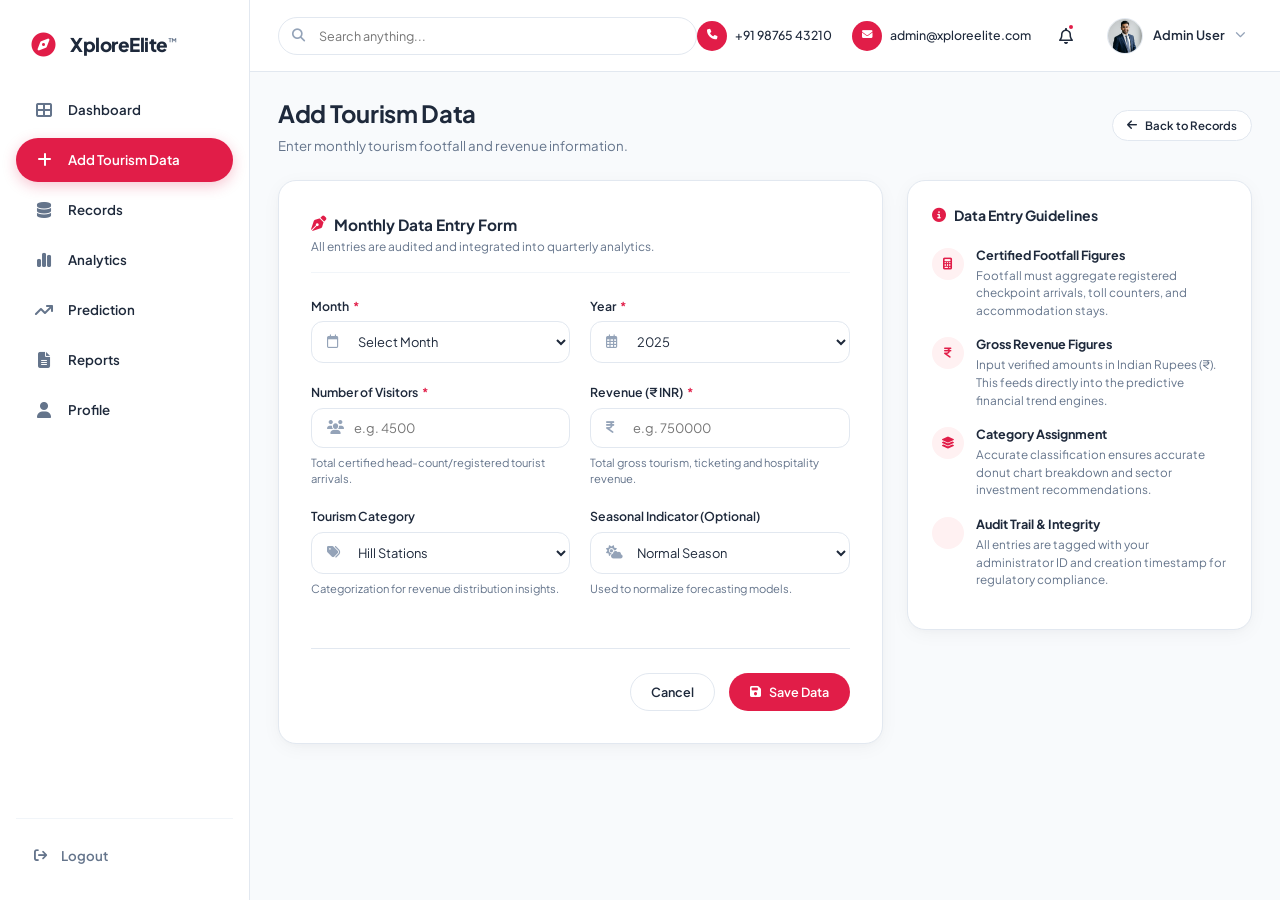
==== templates/add-data.html @ 31a9223f "initial" ====
<!DOCTYPE html>
<html lang="en">
<head>
  <meta charset="UTF-8">
  <meta name="viewport" content="width=device-width, initial-scale=1.0">
  <title>Add Tourism Data | XploreElite - Tourism Analytics Platform</title>
  <meta name="description" content="Enter monthly tourism footfall and revenue records for corporate analytics and reporting.">
  
  <!-- Font Awesome Icons -->
  <link rel="stylesheet" href="https://cdnjs.cloudflare.com/ajax/libs/font-awesome/6.4.0/css/all.min.css">
  
  <!-- Core & Page Styles -->
  <link rel="stylesheet" href="../static/css/style.css">
  <link rel="stylesheet" href="../static/css/forms.css">
</head>
<body>

  <div class="app-container">
    <!-- Left Navigation Sidebar -->
    <aside class="sidebar">
      <a href="dashboard.html" class="sidebar-brand">
        <div class="brand-icon">
          <i class="fa-solid fa-compass"></i>
        </div>
        <div class="brand-name">XploreElite<sup>™</sup></div>
      </a>

      <nav class="sidebar-nav">
        <a href="dashboard.html" class="nav-item">
          <i class="fa-solid fa-table-cells-large"></i>
          <span>Dashboard</span>
        </a>
        <a href="add-data.html" class="nav-item active">
          <i class="fa-solid fa-plus"></i>
          <span>Add Tourism Data</span>
        </a>
        <a href="records.html" class="nav-item">
          <i class="fa-solid fa-database"></i>
          <span>Records</span>
        </a>
        <a href="analytics.html" class="nav-item">
          <i class="fa-solid fa-chart-simple"></i>
          <span>Analytics</span>
        </a>
        <a href="prediction.html" class="nav-item">
          <i class="fa-solid fa-arrow-trend-up"></i>
          <span>Prediction</span>
        </a>
        <a href="reports.html" class="nav-item">
          <i class="fa-solid fa-file-lines"></i>
          <span>Reports</span>
        </a>
        <a href="profile.html" class="nav-item">
          <i class="fa-solid fa-user"></i>
          <span>Profile</span>
        </a>
      </nav>

      <div class="sidebar-footer">
        <button class="nav-logout logout-trigger">
          <i class="fa-solid fa-arrow-right-from-bracket"></i>
          <span>Logout</span>
        </button>
      </div>
    </aside>

    <!-- Main Content Area -->
    <div class="main-wrapper">
      <!-- Top Navigation Header -->
      <header class="top-header">
        <div class="header-left">
          <button class="mobile-toggle" aria-label="Toggle Navigation">
            <i class="fa-solid fa-bars"></i>
          </button>
          <div class="search-box">
            <i class="fa-solid fa-magnifying-glass"></i>
            <input type="text" id="globalSearch" placeholder="Search anything..." autocomplete="off">
          </div>
        </div>

        <div class="header-right">
          <a href="tel:+919876543210" class="header-pill">
            <div class="header-pill-icon">
              <i class="fa-solid fa-phone"></i>
            </div>
            <span>+91 98765 43210</span>
          </a>

          <a href="mailto:info@xploreelite.com" class="header-pill">
            <div class="header-pill-icon">
              <i class="fa-solid fa-envelope"></i>
            </div>
            <span>info@xploreelite.com</span>
          </a>

          <button class="notification-btn" aria-label="Notifications" onclick="showToast('Notification center active.', 'info')">
            <i class="fa-regular fa-bell"></i>
            <span class="notification-badge"></span>
          </button>

          <div class="user-profile-menu">
            <img src="../static/images/admin.jpg" alt="Admin Avatar" class="user-avatar" onerror="this.src='https://images.unsplash.com/photo-1534528741775-53994a69daeb?auto=format&fit=crop&w=100&q=80'">
            <span class="user-name">Admin</span>
            <i class="fa-solid fa-chevron-down"></i>

            <div class="user-dropdown">
              <a href="profile.html"><i class="fa-regular fa-user"></i> Account Profile</a>
              <a href="reports.html"><i class="fa-regular fa-file-lines"></i> Export Reports</a>
              <hr style="border: none; border-top: 1px solid var(--border-subtle); margin: 4px 0;">
              <button class="logout-trigger"><i class="fa-solid fa-arrow-right-from-bracket"></i> Sign Out</button>
            </div>
          </div>
        </div>
      </header>

      <!-- Page Main Content Body -->
      <main class="page-container">
        <!-- Page Header -->
        <div class="page-header">
          <div class="page-title-group">
            <h1>Add Tourism Data</h1>
            <p>Enter monthly tourism footfall and revenue information.</p>
          </div>

          <div class="page-actions">
            <a href="records.html" class="btn btn-secondary btn-sm">
              <i class="fa-solid fa-arrow-left"></i>
              <span>Back to Records</span>
            </a>
          </div>
        </div>

        <div class="form-layout-grid">
          <!-- Main Form Card -->
          <div class="card form-card">
            <div class="card-header" style="border-bottom: 1px solid var(--border-subtle); padding-bottom: 16px; margin-bottom: 24px;">
              <div>
                <div class="card-title">
                  <i class="fa-solid fa-pen-nib" style="color: var(--primary);"></i>
                  <span>Monthly Data Entry Form</span>
                </div>
                <div class="card-subtitle">All entries are audited and integrated into quarterly analytics.</div>
              </div>
            </div>

            <form id="addDataForm" novalidate>
              <!-- Row 1: Month & Year -->
              <div class="form-row">
                <div class="form-group">
                  <label for="monthSelect" class="form-label">Month <span class="required">*</span></label>
                  <div class="input-with-icon">
                    <i class="fa-regular fa-calendar"></i>
                    <select id="monthSelect" class="form-select" required>
                      <option value="">Select Month</option>
                      <option value="January">January</option>
                      <option value="February">February</option>
                      <option value="March">March</option>
                      <option value="April">April</option>
                      <option value="May">May</option>
                      <option value="June">June</option>
                      <option value="July">July</option>
                      <option value="August">August</option>
                      <option value="September">September</option>
                      <option value="October">October</option>
                      <option value="November">November</option>
                      <option value="December">December</option>
                    </select>
                  </div>
                  <div class="invalid-feedback" id="monthError">Please select a valid month.</div>
                </div>

                <div class="form-group">
                  <label for="yearSelect" class="form-label">Year <span class="required">*</span></label>
                  <div class="input-with-icon">
                    <i class="fa-regular fa-calendar-days"></i>
                    <select id="yearSelect" class="form-select" required>
                      <option value="">Select Year</option>
                      <option value="2026">2026</option>
                      <option value="2025" selected>2025</option>
                      <option value="2024">2024</option>
                      <option value="2023">2023</option>
                    </select>
                  </div>
                  <div class="invalid-feedback" id="yearError">Please select a valid year.</div>
                </div>
              </div>

              <!-- Row 2: Visitors & Revenue -->
              <div class="form-row">
                <div class="form-group">
                  <label for="visitorsInput" class="form-label">Number of Visitors <span class="required">*</span></label>
                  <div class="input-with-icon">
                    <i class="fa-solid fa-users"></i>
                    <input type="number" id="visitorsInput" class="form-control" placeholder="e.g. 4500" min="1" step="1" required>
                  </div>
                  <div class="form-helper">Total certified head-count/registered tourist arrivals.</div>
                  <div class="invalid-feedback" id="visitorsError">Visitors must be a positive number greater than 0.</div>
                </div>

                <div class="form-group">
                  <label for="revenueInput" class="form-label">Revenue (₹ INR) <span class="required">*</span></label>
                  <div class="input-with-icon">
                    <i class="fa-solid fa-indian-rupee-sign"></i>
                    <input type="number" id="revenueInput" class="form-control" placeholder="e.g. 750000" min="1" step="any" required>
                  </div>
                  <div class="form-helper">Total gross tourism, ticketing and hospitality revenue.</div>
                  <div class="invalid-feedback" id="revenueError">Revenue must be a positive amount greater than 0.</div>
                </div>
              </div>

              <!-- Row 3: Category & Seasonal Tag -->
              <div class="form-row">
                <div class="form-group">
                  <label for="categorySelect" class="form-label">Tourism Category</label>
                  <div class="input-with-icon">
                    <i class="fa-solid fa-tags"></i>
                    <select id="categorySelect" class="form-select">
                      <option value="Beach Tourism">Beach Tourism</option>
                      <option value="Hill Stations" selected>Hill Stations</option>
                      <option value="Cultural & Heritage">Cultural & Heritage</option>
                      <option value="Adventure">Adventure</option>
                      <option value="Wildlife & Nature">Wildlife & Nature</option>
                      <option value="Others">Others</option>
                    </select>
                  </div>
                  <div class="form-helper">Categorization for revenue distribution insights.</div>
                </div>

                <div class="form-group">
                  <label for="seasonalTag" class="form-label">Seasonal Indicator (Optional)</label>
                  <div class="input-with-icon">
                    <i class="fa-solid fa-cloud-sun"></i>
                    <select id="seasonalTag" class="form-select">
                      <option value="Normal">Normal Season</option>
                      <option value="Peak">Peak Tourism Rush</option>
                      <option value="Off-Season">Monsoon / Off-Season</option>
                      <option value="Festival">Festival & Holiday Surge</option>
                    </select>
                  </div>
                  <div class="form-helper">Used to normalize forecasting models.</div>
                </div>
              </div>

              <!-- Buttons -->
              <div class="form-actions-group">
                <button type="button" class="btn btn-secondary" onclick="window.location.href='dashboard.html'">Cancel</button>
                <button type="submit" class="btn btn-primary" id="saveDataBtn">
                  <i class="fa-solid fa-floppy-disk"></i>
                  <span>Save Data</span>
                </button>
              </div>
            </form>
          </div>

          <!-- Guidelines & Info Column -->
          <div class="guidelines-card">
            <div class="card-header" style="margin-bottom: 20px;">
              <div class="card-title" style="font-size: 1rem;">
                <i class="fa-solid fa-circle-info" style="color: var(--primary);"></i>
                <span>Data Entry Guidelines</span>
              </div>
            </div>

            <div class="guideline-item">
              <div class="guideline-icon">
                <i class="fa-solid fa-calculator"></i>
              </div>
              <div>
                <div class="guideline-title">Certified Footfall Figures</div>
                <div class="guideline-desc">Footfall must aggregate registered checkpoint arrivals, toll counters, and accommodation stays.</div>
              </div>
            </div>

            <div class="guideline-item">
              <div class="guideline-icon">
                <i class="fa-solid fa-indian-rupee-sign"></i>
              </div>
              <div>
                <div class="guideline-title">Gross Revenue Figures</div>
                <div class="guideline-desc">Input verified amounts in Indian Rupees (₹). This feeds directly into the predictive financial trend engines.</div>
              </div>
            </div>

            <div class="guideline-item">
              <div class="guideline-icon">
                <i class="fa-solid fa-layer-group"></i>
              </div>
              <div>
                <div class="guideline-title">Category Assignment</div>
                <div class="guideline-desc">Accurate classification ensures accurate donut chart breakdown and sector investment recommendations.</div>
              </div>
            </div>

            <div class="guideline-item">
              <div class="guideline-icon">
                <i class="fa-solid fa-shield-check"></i>
              </div>
              <div>
                <div class="guideline-title">Audit Trail & Integrity</div>
                <div class="guideline-desc">All entries are tagged with your administrator ID and creation timestamp for regulatory compliance.</div>
              </div>
            </div>
          </div>
        </div>
      </main>
    </div>
  </div>

  <!-- Shared App Store & Form Script -->
  <script src="../static/js/data.js"></script>
  <script>
    document.addEventListener('DOMContentLoaded', () => {
      const form = document.getElementById('addDataForm');
      const monthSelect = document.getElementById('monthSelect');
      const yearSelect = document.getElementById('yearSelect');
      const visitorsInput = document.getElementById('visitorsInput');
      const revenueInput = document.getElementById('revenueInput');
      const categorySelect = document.getElementById('categorySelect');

      form.addEventListener('submit', async (e) => {
        e.preventDefault();
        let isValid = true;

        // Reset inline validation classes
        [monthSelect, yearSelect, visitorsInput, revenueInput].forEach(el => {
          el.classList.remove('is-invalid');
        });

        // Validation: Month
        if (!monthSelect.value) {
          monthSelect.classList.add('is-invalid');
          isValid = false;
        }

        // Validation: Year
        if (!yearSelect.value) {
          yearSelect.classList.add('is-invalid');
          isValid = false;
        }

        // Validation: Visitors
        const visitorsVal = parseInt(visitorsInput.value, 10);
        if (isNaN(visitorsVal) || visitorsVal <= 0) {
          visitorsInput.classList.add('is-invalid');
          isValid = false;
        }

        // Validation: Revenue
        const revenueVal = parseFloat(revenueInput.value);
        if (isNaN(revenueVal) || revenueVal <= 0) {
          revenueInput.classList.add('is-invalid');
          isValid = false;
        }

        if (!isValid) return;

        const saveBtn = document.getElementById('saveDataBtn');
        saveBtn.disabled = true;
        saveBtn.innerHTML = '<i class="fa-solid fa-spinner fa-spin"></i> Saving...';

        try {
          const payload = {
            month: monthSelect.value,
            year: yearSelect.value,
            visitors: visitorsVal,
            revenue: revenueVal,
            category: categorySelect.value
          };

          await TourismAPI.createRecord(payload);
          showToast('Tourism data added successfully.', 'success');

          // Reset form
          form.reset();
          monthSelect.value = '';
          yearSelect.value = '2025';
          categorySelect.value = 'Hill Stations';

          saveBtn.disabled = false;
          saveBtn.innerHTML = '<i class="fa-solid fa-floppy-disk"></i> <span>Save Data</span>';

          // Optionally redirect to records after a short delay
          setTimeout(() => {
            window.location.href = 'records.html';
          }, 1200);

        } catch (error) {
          saveBtn.disabled = false;
          saveBtn.innerHTML = '<i class="fa-solid fa-floppy-disk"></i> <span>Save Data</span>';
          showToast('Failed to save tourism data: ' + error.message, 'danger');
        }
      });
    });
  </script>
</body>
</html>
---- static/css/style.css ----
/* ==========================================================================
   XploreElite Tourism Analytics - Master Design System
   ========================================================================== */

@import url('https://fonts.googleapis.com/css2?family=Plus+Jakarta+Sans:wght@400;500;600;700;800&family=Inter:wght@400;500;600;700&display=swap');

:root {
  /* Brand Crimson / Red Colors */
  --primary: #e11d48;
  --primary-hover: #be123c;
  --primary-light: #fff1f2;
  --primary-border: #fecdd3;
  --primary-gradient: linear-gradient(135deg, #e11d48 0%, #f43f5e 100%);
  --primary-glow: rgba(225, 29, 72, 0.25);

  /* Neutrals & Text */
  --text-main: #0f172a;
  --text-navy: #1e293b;
  --text-muted: #64748b;
  --text-light: #94a3b8;
  --bg-page: #f8fafc;
  --bg-card: #ffffff;
  --bg-sidebar: #ffffff;
  --border-subtle: #f1f5f9;
  --border-light: #e2e8f0;
  --border-medium: #cbd5e1;

  /* Metric Card Pastel Backgrounds & Accents */
  --pastel-red-bg: #fff1f2;
  --pastel-red-accent: #e11d48;
  --pastel-red-border: #ffe4e6;

  --pastel-green-bg: #ecfdf5;
  --pastel-green-accent: #10b981;
  --pastel-green-border: #d1fae5;

  --pastel-blue-bg: #eff6ff;
  --pastel-blue-accent: #3b82f6;
  --pastel-blue-border: #dbeafe;

  --pastel-amber-bg: #fffbeb;
  --pastel-amber-accent: #f59e0b;
  --pastel-amber-border: #fef3c7;

  /* Semantic State Colors */
  --success: #10b981;
  --success-bg: #ecfdf5;
  --warning: #f59e0b;
  --warning-bg: #fffbeb;
  --danger: #ef4444;
  --danger-bg: #fef2f2;
  --info: #0ea5e9;
  --info-bg: #f0f9ff;

  /* Dimensions & Layout */
  --sidebar-width: 250px;
  --header-height: 72px;
  --card-radius: 18px;
  --card-radius-sm: 12px;
  --pill-radius: 9999px;

  /* Shadows */
  --shadow-sm: 0 1px 3px rgba(15, 23, 42, 0.04);
  --shadow-card: 0 4px 20px -2px rgba(15, 23, 42, 0.05), 0 2px 6px -1px rgba(15, 23, 42, 0.02);
  --shadow-hover: 0 10px 25px -4px rgba(15, 23, 42, 0.08), 0 4px 10px -2px rgba(15, 23, 42, 0.03);
  --shadow-dropdown: 0 12px 30px -4px rgba(15, 23, 42, 0.12);

  /* Transitions */
  --transition-fast: 0.15s ease;
  --transition-normal: 0.25s ease;
}

/* --------------------------------------------------------------------------
   Reset & Base Styles
   -------------------------------------------------------------------------- */
*, *::before, *::after {
  box-sizing: border-box;
  margin: 0;
  padding: 0;
}

html {
  font-size: 14px;
  scroll-behavior: smooth;
}

body {
  font-family: 'Plus Jakarta Sans', 'Inter', -apple-system, BlinkMacSystemFont, 'Segoe UI', Roboto, sans-serif;
  background-color: var(--bg-page);
  color: var(--text-main);
  line-height: 1.5;
  -webkit-font-smoothing: antialiased;
  -moz-osx-font-smoothing: grayscale;
  min-height: 100vh;
}

a {
  color: inherit;
  text-decoration: none;
}

button, input, select, textarea {
  font-family: inherit;
  font-size: inherit;
  outline: none;
}

/* --------------------------------------------------------------------------
   App Layout
   -------------------------------------------------------------------------- */
.app-container {
  display: flex;
  min-height: 100vh;
  width: 100%;
}

/* --------------------------------------------------------------------------
   Sidebar Navigation
   -------------------------------------------------------------------------- */
.sidebar {
  width: var(--sidebar-width);
  background-color: var(--bg-sidebar);
  border-right: 1px solid var(--border-light);
  display: flex;
  flex-direction: column;
  position: fixed;
  top: 0;
  bottom: 0;
  left: 0;
  z-index: 100;
  padding: 24px 16px;
  transition: transform var(--transition-normal);
}

.sidebar-brand {
  display: flex;
  align-items: center;
  gap: 10px;
  padding: 4px 12px 28px 12px;
  text-decoration: none;
}

.brand-icon {
  width: 32px;
  height: 32px;
  display: flex;
  align-items: center;
  justify-content: center;
  color: var(--primary);
  font-size: 24px;
}

.brand-name {
  font-size: 1.35rem;
  font-weight: 800;
  color: var(--text-navy);
  letter-spacing: -0.5px;
}

.brand-name span {
  color: var(--text-navy);
}

.brand-name sup {
  font-size: 0.65rem;
  font-weight: 600;
  color: var(--text-muted);
  top: -0.6em;
}

.sidebar-nav {
  display: flex;
  flex-direction: column;
  gap: 6px;
  flex: 1;
}

.nav-item {
  display: flex;
  align-items: center;
  gap: 14px;
  padding: 12px 18px;
  border-radius: var(--pill-radius);
  color: var(--text-navy);
  font-weight: 600;
  font-size: 0.95rem;
  transition: all var(--transition-fast);
}

.nav-item i {
  font-size: 1.15rem;
  width: 20px;
  text-align: center;
  color: var(--text-muted);
  transition: color var(--transition-fast);
}

.nav-item:hover {
  background-color: var(--primary-light);
  color: var(--primary);
}

.nav-item:hover i {
  color: var(--primary);
}

/* Active State matches dashboard screenshot (Red solid pill with white icon & text) */
.nav-item.active {
  background-color: var(--primary);
  color: #ffffff;
  box-shadow: 0 4px 14px var(--primary-glow);
}

.nav-item.active i {
  color: #ffffff;
}

.sidebar-footer {
  padding-top: 16px;
  border-top: 1px solid var(--border-subtle);
}

.nav-logout {
  display: flex;
  align-items: center;
  gap: 14px;
  padding: 12px 18px;
  border-radius: var(--pill-radius);
  color: var(--text-muted);
  font-weight: 600;
  font-size: 0.95rem;
  cursor: pointer;
  background: transparent;
  border: none;
  width: 100%;
  text-align: left;
  transition: all var(--transition-fast);
}

.nav-logout:hover {
  background-color: #fee2e2;
  color: var(--danger);
}

.nav-logout:hover i {
  color: var(--danger);
}

/* --------------------------------------------------------------------------
   Main Content Area & Top Header
   -------------------------------------------------------------------------- */
.main-wrapper {
  flex: 1;
  margin-left: var(--sidebar-width);
  min-width: 0;
  display: flex;
  flex-direction: column;
  min-height: 100vh;
}

.top-header {
  height: var(--header-height);
  background-color: var(--bg-card);
  border-bottom: 1px solid var(--border-light);
  display: flex;
  align-items: center;
  justify-content: space-between;
  padding: 0 28px;
  position: sticky;
  top: 0;
  z-index: 90;
}

.header-left {
  display: flex;
  align-items: center;
  gap: 16px;
  flex: 1;
  max-width: 480px;
}

.mobile-toggle {
  display: none;
  background: none;
  border: none;
  font-size: 1.3rem;
  color: var(--text-navy);
  cursor: pointer;
  padding: 6px;
}

.search-box {
  position: relative;
  width: 100%;
}

.search-box i {
  position: absolute;
  left: 14px;
  top: 50%;
  transform: translateY(-50%);
  color: var(--text-light);
  font-size: 0.95rem;
}

.search-box input {
  width: 100%;
  padding: 10px 16px 10px 40px;
  background-color: #ffffff;
  border: 1px solid var(--border-light);
  border-radius: var(--pill-radius);
  color: var(--text-navy);
  font-size: 0.9rem;
  transition: all var(--transition-fast);
}

.search-box input:focus {
  border-color: var(--primary);
  box-shadow: 0 0 0 3px var(--primary-light);
}

.header-right {
  display: flex;
  align-items: center;
  gap: 20px;
}

.header-pill {
  display: flex;
  align-items: center;
  gap: 8px;
  color: var(--text-navy);
  font-size: 0.88rem;
  font-weight: 500;
  text-decoration: none;
  transition: color var(--transition-fast);
}

.header-pill:hover {
  color: var(--primary);
}

.header-pill-icon {
  width: 30px;
  height: 30px;
  border-radius: 50%;
  background-color: var(--primary);
  color: #ffffff;
  display: flex;
  align-items: center;
  justify-content: center;
  font-size: 0.75rem;
}

.notification-btn {
  position: relative;
  background: none;
  border: none;
  color: var(--text-navy);
  font-size: 1.15rem;
  cursor: pointer;
  padding: 8px;
  border-radius: 50%;
  transition: background-color var(--transition-fast);
}

.notification-btn:hover {
  background-color: var(--bg-page);
}

.notification-badge {
  position: absolute;
  top: 6px;
  right: 6px;
  width: 8px;
  height: 8px;
  background-color: var(--primary);
  border-radius: 50%;
  border: 2px solid #ffffff;
}

.user-profile-menu {
  display: flex;
  align-items: center;
  gap: 10px;
  padding: 4px 6px;
  border-radius: var(--pill-radius);
  cursor: pointer;
  transition: background-color var(--transition-fast);
  position: relative;
}

.user-profile-menu:hover {
  background-color: var(--bg-page);
}

.user-avatar {
  width: 36px;
  height: 36px;
  border-radius: 50%;
  object-fit: cover;
  border: 1px solid var(--border-light);
}

.user-name {
  font-weight: 600;
  font-size: 0.92rem;
  color: var(--text-navy);
}

.user-profile-menu i {
  color: var(--text-light);
  font-size: 0.75rem;
}

/* User dropdown */
.user-dropdown {
  position: absolute;
  top: 110%;
  right: 0;
  width: 200px;
  background: #ffffff;
  border-radius: var(--card-radius-sm);
  border: 1px solid var(--border-light);
  box-shadow: var(--shadow-dropdown);
  padding: 8px 0;
  display: none;
  flex-direction: column;
  z-index: 110;
}

.user-dropdown.show {
  display: flex;
}

.user-dropdown a, .user-dropdown button {
  display: flex;
  align-items: center;
  gap: 10px;
  padding: 10px 16px;
  font-size: 0.88rem;
  color: var(--text-navy);
  background: none;
  border: none;
  width: 100%;
  text-align: left;
  cursor: pointer;
}

.user-dropdown a:hover, .user-dropdown button:hover {
  background-color: var(--primary-light);
  color: var(--primary);
}

/* --------------------------------------------------------------------------
   Page Header & Action Bar
   -------------------------------------------------------------------------- */
.page-container {
  padding: 24px 28px 40px 28px;
  flex: 1;
}

.page-header {
  display: flex;
  align-items: center;
  justify-content: space-between;
  margin-bottom: 24px;
  flex-wrap: wrap;
  gap: 16px;
}

.page-title-group h1 {
  font-size: 1.7rem;
  font-weight: 700;
  color: var(--text-navy);
  display: flex;
  align-items: center;
  gap: 10px;
  letter-spacing: -0.3px;
}

.page-title-group h1 .greeting-icon {
  color: #f59e0b;
  font-size: 1.5rem;
}

.page-title-group p {
  color: var(--text-muted);
  font-size: 0.95rem;
  margin-top: 4px;
}

.page-actions {
  display: flex;
  align-items: center;
  gap: 12px;
  flex-wrap: wrap;
}

.date-filter-pill {
  display: inline-flex;
  align-items: center;
  gap: 8px;
  padding: 8px 16px;
  background-color: #ffffff;
  border: 1px solid var(--border-light);
  border-radius: var(--pill-radius);
  color: var(--text-navy);
  font-size: 0.88rem;
  font-weight: 600;
  cursor: pointer;
  transition: all var(--transition-fast);
}

.date-filter-pill:hover {
  border-color: var(--primary);
  color: var(--primary);
}

.date-filter-pill i {
  color: var(--text-muted);
}

/* --------------------------------------------------------------------------
   Cards System
   -------------------------------------------------------------------------- */
.card {
  background-color: var(--bg-card);
  border-radius: var(--card-radius);
  border: 1px solid var(--border-light);
  box-shadow: var(--shadow-card);
  padding: 24px;
  position: relative;
  transition: transform var(--transition-fast), box-shadow var(--transition-fast);
}

.card-header {
  display: flex;
  align-items: center;
  justify-content: space-between;
  margin-bottom: 18px;
}

.card-title {
  font-size: 1.1rem;
  font-weight: 700;
  color: var(--text-navy);
  display: flex;
  align-items: center;
  gap: 8px;
}

.card-subtitle {
  font-size: 0.85rem;
  color: var(--text-muted);
  margin-top: 2px;
}

.card-actions {
  display: flex;
  align-items: center;
  gap: 8px;
}

/* --------------------------------------------------------------------------
   Metric Cards (Matches Dashboard Visual Reference)
   -------------------------------------------------------------------------- */
.metrics-row {
  display: grid;
  grid-template-columns: repeat(4, 1fr);
  gap: 20px;
  margin-bottom: 24px;
}

.metric-card {
  border-radius: var(--card-radius);
  padding: 22px 24px;
  display: flex;
  flex-direction: column;
  gap: 14px;
  border: 1px solid transparent;
  box-shadow: var(--shadow-card);
  position: relative;
  overflow: hidden;
  transition: all var(--transition-fast);
}

.metric-card:hover {
  transform: translateY(-2px);
  box-shadow: var(--shadow-hover);
}

/* Pastel variants from reference */
.metric-card.visitors {
  background-color: var(--pastel-red-bg);
  border-color: var(--pastel-red-border);
}

.metric-card.revenue {
  background-color: var(--pastel-green-bg);
  border-color: var(--pastel-green-border);
}

.metric-card.avg-visitors {
  background-color: var(--pastel-blue-bg);
  border-color: var(--pastel-blue-border);
}

.metric-card.avg-revenue {
  background-color: var(--pastel-amber-bg);
  border-color: var(--pastel-amber-border);
}

.metric-icon-circle {
  width: 44px;
  height: 44px;
  border-radius: 50%;
  display: flex;
  align-items: center;
  justify-content: center;
  color: #ffffff;
  font-size: 1.1rem;
}

.metric-card.visitors .metric-icon-circle {
  background-color: var(--pastel-red-accent);
}

.metric-card.revenue .metric-icon-circle {
  background-color: var(--pastel-green-accent);
}

.metric-card.avg-visitors .metric-icon-circle {
  background-color: var(--pastel-blue-accent);
}

.metric-card.avg-revenue .metric-icon-circle {
  background-color: var(--pastel-amber-accent);
}

.metric-label {
  font-size: 0.9rem;
  font-weight: 600;
  color: var(--text-muted);
}

.metric-value {
  font-size: 1.85rem;
  font-weight: 800;
  color: var(--text-navy);
  letter-spacing: -0.5px;
  line-height: 1.2;
}

.metric-trend {
  display: flex;
  align-items: center;
  gap: 6px;
  font-size: 0.82rem;
  font-weight: 600;
}

.trend-badge {
  display: inline-flex;
  align-items: center;
  gap: 4px;
  font-weight: 700;
}

.trend-up {
  color: var(--success);
}

.trend-down {
  color: var(--danger);
}

.trend-comparison {
  color: var(--text-muted);
  font-weight: 500;
}

/* --------------------------------------------------------------------------
   Buttons System
   -------------------------------------------------------------------------- */
.btn {
  display: inline-flex;
  align-items: center;
  justify-content: center;
  gap: 8px;
  padding: 10px 20px;
  border-radius: var(--pill-radius);
  font-weight: 600;
  font-size: 0.9rem;
  cursor: pointer;
  transition: all var(--transition-fast);
  border: 1px solid transparent;
  white-space: nowrap;
}

.btn-primary {
  background-color: var(--primary);
  color: #ffffff;
}

.btn-primary:hover {
  background-color: var(--primary-hover);
  box-shadow: 0 4px 12px var(--primary-glow);
}

.btn-outline {
  background-color: transparent;
  border-color: var(--primary);
  color: var(--primary);
}

.btn-outline:hover {
  background-color: var(--primary-light);
}

.btn-secondary {
  background-color: #ffffff;
  border-color: var(--border-light);
  color: var(--text-navy);
}

.btn-secondary:hover {
  background-color: var(--bg-page);
  border-color: var(--border-medium);
}

.btn-sm {
  padding: 6px 14px;
  font-size: 0.82rem;
}

.btn-lg {
  padding: 12px 28px;
  font-size: 1rem;
}

.btn-icon {
  width: 34px;
  height: 34px;
  border-radius: 50%;
  padding: 0;
  display: inline-flex;
  align-items: center;
  justify-content: center;
  background: transparent;
  border: 1px solid transparent;
  color: var(--text-muted);
  cursor: pointer;
  transition: all var(--transition-fast);
}

.btn-icon:hover {
  background-color: var(--bg-page);
  color: var(--text-navy);
}

.btn-icon.delete:hover {
  background-color: #fee2e2;
  color: var(--danger);
}

.btn-icon.edit:hover {
  background-color: var(--primary-light);
  color: var(--primary);
}

/* Pill Toggle (Monthly / Yearly) */
.pill-group {
  display: inline-flex;
  background-color: var(--bg-page);
  padding: 3px;
  border-radius: var(--pill-radius);
  border: 1px solid var(--border-light);
}

.pill-option {
  padding: 5px 14px;
  border-radius: var(--pill-radius);
  font-size: 0.82rem;
  font-weight: 600;
  color: var(--text-muted);
  cursor: pointer;
  border: none;
  background: transparent;
  transition: all var(--transition-fast);
}

.pill-option.active {
  background-color: var(--primary);
  color: #ffffff;
  box-shadow: 0 2px 6px var(--primary-glow);
}

/* --------------------------------------------------------------------------
   Tables System
   -------------------------------------------------------------------------- */
.table-responsive {
  width: 100%;
  overflow-x: auto;
  -webkit-overflow-scrolling: touch;
}

.data-table {
  width: 100%;
  border-collapse: separate;
  border-spacing: 0;
  text-align: left;
}

.data-table th {
  padding: 12px 16px;
  font-size: 0.82rem;
  font-weight: 700;
  color: var(--text-muted);
  text-transform: uppercase;
  letter-spacing: 0.5px;
  border-bottom: 1px solid var(--border-light);
  background-color: transparent;
}

.data-table td {
  padding: 14px 16px;
  font-size: 0.9rem;
  color: var(--text-navy);
  border-bottom: 1px solid var(--border-subtle);
  vertical-align: middle;
  transition: background-color var(--transition-fast);
}

.data-table tbody tr:hover td {
  background-color: #f8fafc;
}

.data-table tbody tr:last-child td {
  border-bottom: none;
}

/* Badges */
.badge {
  display: inline-flex;
  align-items: center;
  gap: 5px;
  padding: 4px 10px;
  border-radius: var(--pill-radius);
  font-size: 0.78rem;
  font-weight: 600;
}

.badge-primary {
  background-color: var(--primary-light);
  color: var(--primary);
}

.badge-success {
  background-color: var(--success-bg);
  color: var(--success);
}

.badge-info {
  background-color: var(--info-bg);
  color: var(--info);
}

.badge-warning {
  background-color: var(--warning-bg);
  color: var(--warning);
}

/* --------------------------------------------------------------------------
   Pagination
   -------------------------------------------------------------------------- */
.pagination {
  display: flex;
  align-items: center;
  justify-content: center;
  gap: 6px;
  margin-top: 18px;
}

.page-btn {
  width: 32px;
  height: 32px;
  display: flex;
  align-items: center;
  justify-content: center;
  border-radius: var(--pill-radius);
  border: 1px solid var(--border-light);
  background-color: #ffffff;
  color: var(--text-navy);
  font-size: 0.85rem;
  font-weight: 600;
  cursor: pointer;
  transition: all var(--transition-fast);
}

.page-btn:hover:not(:disabled) {
  border-color: var(--primary);
  color: var(--primary);
}

.page-btn.active {
  background-color: var(--primary);
  color: #ffffff;
  border-color: var(--primary);
  box-shadow: 0 2px 8px var(--primary-glow);
}

.page-btn:disabled {
  opacity: 0.4;
  cursor: not-allowed;
}

/* --------------------------------------------------------------------------
   Form Elements
   -------------------------------------------------------------------------- */
.form-group {
  margin-bottom: 20px;
  display: flex;
  flex-direction: column;
  gap: 6px;
}

.form-label {
  font-size: 0.88rem;
  font-weight: 600;
  color: var(--text-navy);
  display: flex;
  align-items: center;
  gap: 4px;
}

.form-label .required {
  color: var(--primary);
}

.form-control, .form-select {
  width: 100%;
  padding: 11px 16px;
  border-radius: var(--card-radius-sm);
  border: 1px solid var(--border-light);
  background-color: #ffffff;
  color: var(--text-navy);
  font-size: 0.92rem;
  transition: all var(--transition-fast);
}

.form-control:focus, .form-select:focus {
  border-color: var(--primary);
  box-shadow: 0 0 0 3px var(--primary-light);
}

.form-control.is-invalid, .form-select.is-invalid {
  border-color: var(--danger);
  box-shadow: 0 0 0 3px #fee2e2;
}

.invalid-feedback {
  font-size: 0.8rem;
  color: var(--danger);
  font-weight: 500;
  margin-top: 3px;
  display: none;
}

.form-control.is-invalid ~ .invalid-feedback,
.form-select.is-invalid ~ .invalid-feedback {
  display: block;
}

.form-helper {
  font-size: 0.8rem;
  color: var(--text-muted);
}

/* --------------------------------------------------------------------------
   AI Insight Banner (Bottom of Dashboard)
   -------------------------------------------------------------------------- */
.insight-banner {
  background-color: #ffffff;
  border-radius: var(--card-radius);
  border: 1px solid var(--border-light);
  box-shadow: var(--shadow-card);
  padding: 18px 24px;
  display: flex;
  align-items: center;
  justify-content: space-between;
  gap: 20px;
  margin-top: 24px;
}

.insight-content {
  display: flex;
  align-items: center;
  gap: 16px;
}

.insight-icon {
  width: 44px;
  height: 44px;
  border-radius: 12px;
  background-color: var(--primary);
  color: #ffffff;
  display: flex;
  align-items: center;
  justify-content: center;
  font-size: 1.2rem;
  flex-shrink: 0;
  box-shadow: 0 4px 12px var(--primary-glow);
}

.insight-title {
  font-weight: 700;
  color: var(--primary);
  font-size: 0.95rem;
  margin-bottom: 2px;
}

.insight-text {
  font-size: 0.9rem;
  color: var(--text-navy);
}

/* --------------------------------------------------------------------------
   Modal Component
   -------------------------------------------------------------------------- */
.modal-backdrop {
  position: fixed;
  top: 0;
  left: 0;
  width: 100%;
  height: 100%;
  background: rgba(15, 23, 42, 0.45);
  backdrop-filter: blur(4px);
  z-index: 200;
  display: none;
  align-items: center;
  justify-content: center;
  padding: 20px;
}

.modal-backdrop.show {
  display: flex;
  animation: fadeIn 0.2s ease-out forwards;
}

.modal-card {
  background: #ffffff;
  border-radius: var(--card-radius);
  box-shadow: var(--shadow-dropdown);
  width: 100%;
  max-width: 520px;
  border: 1px solid var(--border-light);
  overflow: hidden;
  animation: slideUp 0.25s ease-out forwards;
}

.modal-header {
  padding: 20px 24px;
  border-bottom: 1px solid var(--border-light);
  display: flex;
  align-items: center;
  justify-content: space-between;
}

.modal-title {
  font-size: 1.15rem;
  font-weight: 700;
  color: var(--text-navy);
}

.modal-close {
  background: none;
  border: none;
  font-size: 1.2rem;
  color: var(--text-muted);
  cursor: pointer;
  padding: 4px;
  border-radius: 50%;
  line-height: 1;
}

.modal-close:hover {
  color: var(--text-navy);
}

.modal-body {
  padding: 24px;
  max-height: calc(85vh - 140px);
  overflow-y: auto;
}

.modal-footer {
  padding: 16px 24px;
  border-top: 1px solid var(--border-light);
  background-color: var(--bg-page);
  display: flex;
  align-items: center;
  justify-content: flex-end;
  gap: 12px;
}

/* --------------------------------------------------------------------------
   Toast Notifications
   -------------------------------------------------------------------------- */
.toast-container {
  position: fixed;
  bottom: 24px;
  right: 24px;
  z-index: 300;
  display: flex;
  flex-direction: column;
  gap: 10px;
  pointer-events: none;
}

.toast {
  background-color: #ffffff;
  border-radius: var(--card-radius-sm);
  padding: 14px 18px;
  box-shadow: var(--shadow-dropdown);
  border: 1px solid var(--border-light);
  display: flex;
  align-items: center;
  gap: 12px;
  min-width: 300px;
  max-width: 420px;
  pointer-events: auto;
  animation: slideInRight 0.25s ease-out forwards;
}

.toast.toast-success {
  border-left: 4px solid var(--success);
}

.toast.toast-success .toast-icon {
  color: var(--success);
}

.toast.toast-danger {
  border-left: 4px solid var(--danger);
}

.toast.toast-danger .toast-icon {
  color: var(--danger);
}

.toast.toast-info {
  border-left: 4px solid var(--primary);
}

.toast.toast-info .toast-icon {
  color: var(--primary);
}

.toast-message {
  flex: 1;
  font-size: 0.9rem;
  font-weight: 600;
  color: var(--text-navy);
}

.toast-close {
  background: none;
  border: none;
  color: var(--text-light);
  cursor: pointer;
}

/* --------------------------------------------------------------------------
   Animations
   -------------------------------------------------------------------------- */
@keyframes fadeIn {
  from { opacity: 0; }
  to { opacity: 1; }
}

@keyframes slideUp {
  from {
    opacity: 0;
    transform: translateY(20px);
  }
  to {
    opacity: 1;
    transform: translateY(0);
  }
}

@keyframes slideInRight {
  from {
    opacity: 0;
    transform: translateX(40px);
  }
  to {
    opacity: 1;
    transform: translateX(0);
  }
}

/* --------------------------------------------------------------------------
   Responsive Breakpoints
   -------------------------------------------------------------------------- */
@media (max-width: 1200px) {
  .metrics-row {
    grid-template-columns: repeat(2, 1fr);
  }
}

@media (max-width: 992px) {
  .sidebar {
    transform: translateX(-100%);
  }

  .sidebar.open {
    transform: translateX(0);
    box-shadow: var(--shadow-dropdown);
  }

  .main-wrapper {
    margin-left: 0;
  }

  .mobile-toggle {
    display: block;
  }

  .header-pill {
    display: none;
  }
}

@media (max-width: 768px) {
  .page-container {
    padding: 16px;
  }

  .metrics-row {
    grid-template-columns: 1fr;
  }

  .page-header {
    flex-direction: column;
    align-items: flex-start;
  }

  .insight-banner {
    flex-direction: column;
    align-items: flex-start;
  }
}
---- static/css/forms.css ----
/* ==========================================================================
   Forms & Data Entry Styles - XploreElite
   ========================================================================== */

.form-layout-grid {
  display: grid;
  grid-template-columns: 1.4fr 0.8fr;
  gap: 24px;
  align-items: start;
}

.form-card {
  padding: 32px;
}

.form-row {
  display: grid;
  grid-template-columns: 1fr 1fr;
  gap: 20px;
}

.input-with-icon {
  position: relative;
}

.input-with-icon i {
  position: absolute;
  left: 16px;
  top: 50%;
  transform: translateY(-50%);
  color: var(--text-light);
  font-size: 0.95rem;
  pointer-events: none;
}

.input-with-icon .form-control,
.input-with-icon .form-select {
  padding-left: 42px;
}

.form-actions-group {
  display: flex;
  align-items: center;
  justify-content: flex-end;
  gap: 14px;
  margin-top: 32px;
  padding-top: 24px;
  border-top: 1px solid var(--border-light);
}

.guidelines-card {
  background: #ffffff;
  border-radius: var(--card-radius);
  border: 1px solid var(--border-light);
  box-shadow: var(--shadow-card);
  padding: 24px;
}

.guideline-item {
  display: flex;
  align-items: flex-start;
  gap: 12px;
  margin-bottom: 16px;
}

.guideline-icon {
  width: 32px;
  height: 32px;
  border-radius: 50%;
  background-color: var(--primary-light);
  color: var(--primary);
  display: flex;
  align-items: center;
  justify-content: center;
  font-size: 0.85rem;
  flex-shrink: 0;
  margin-top: 2px;
}

.guideline-title {
  font-weight: 700;
  font-size: 0.9rem;
  color: var(--text-navy);
}

.guideline-desc {
  font-size: 0.84rem;
  color: var(--text-muted);
  line-height: 1.5;
  margin-top: 2px;
}

@media (max-width: 992px) {
  .form-layout-grid {
    grid-template-columns: 1fr;
  }
}

@media (max-width: 640px) {
  .form-row {
    grid-template-columns: 1fr;
  }
  
  .form-card {
    padding: 20px;
  }
}
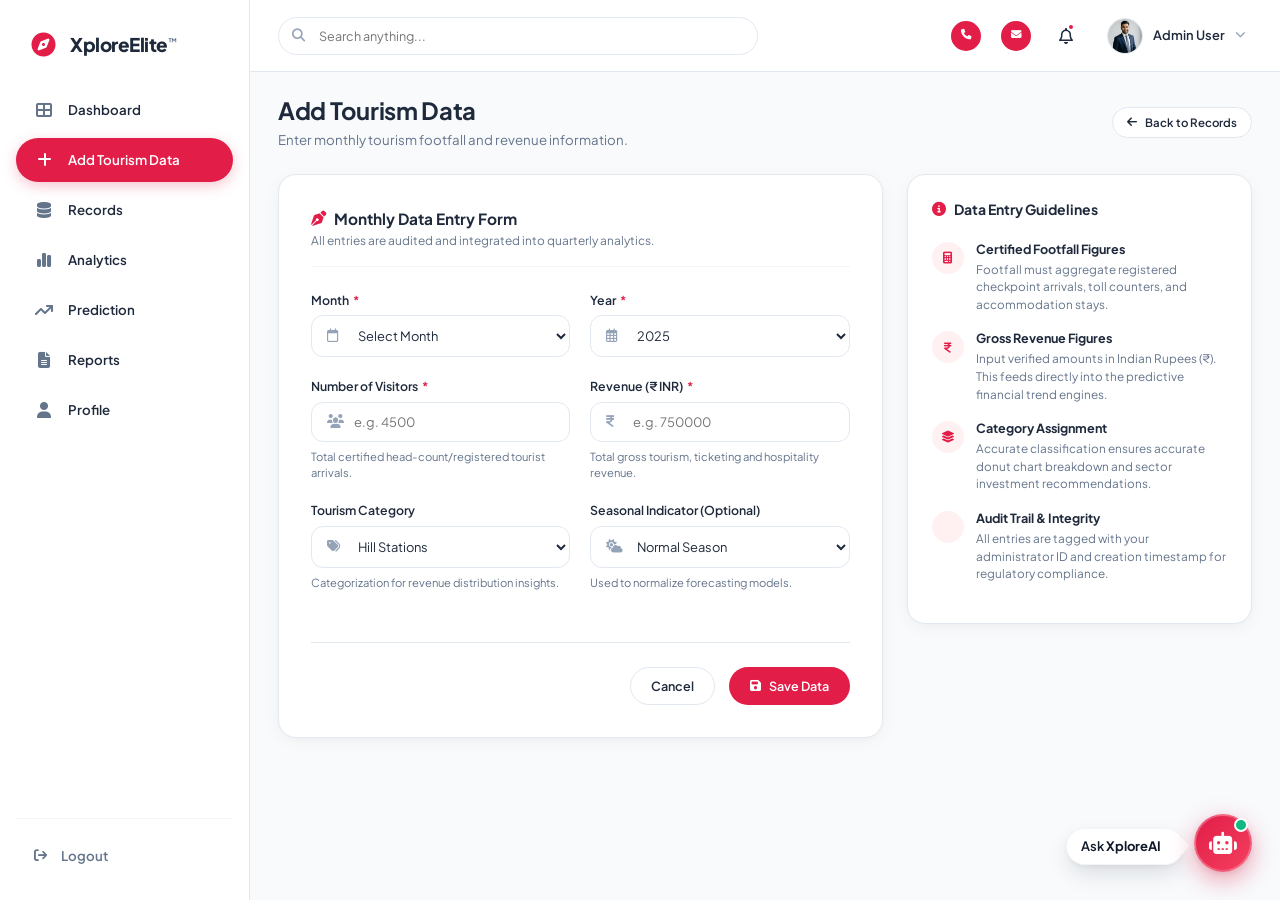
==== commit a4da2a7d: "feat: add floating Groq AI chatbot across all pages except login" ====
--- a/templates/add-data.html
+++ b/templates/add-data.html
@@ -12,6 +12,7 @@
   <!-- Core & Page Styles -->
   <link rel="stylesheet" href="../static/css/style.css">
   <link rel="stylesheet" href="../static/css/forms.css">
+  <link rel="stylesheet" href="../static/css/chatbot.css">
 </head>
 <body>
 
@@ -392,5 +393,6 @@
       });
     });
   </script>
+  <script src="../static/js/chatbot.js"></script>
 </body>
 </html>
--- a/static/css/style.css
+++ b/static/css/style.css
@@ -82,6 +82,9 @@
 html {
   font-size: 14px;
   scroll-behavior: smooth;
+  -webkit-text-size-adjust: 100%;
+  overflow-x: hidden;
+  max-width: 100%;
 }
 
 body {
@@ -92,6 +95,12 @@
   -webkit-font-smoothing: antialiased;
   -moz-osx-font-smoothing: grayscale;
   min-height: 100vh;
+  overflow-x: hidden;
+  max-width: 100%;
+}
+
+body.sidebar-open {
+  overflow: hidden;
 }
 
 a {
@@ -105,6 +114,11 @@
   outline: none;
 }
 
+img, svg, video, canvas, audio, iframe {
+  max-width: 100%;
+  height: auto;
+}
+
 /* --------------------------------------------------------------------------
    App Layout
    -------------------------------------------------------------------------- */
@@ -112,6 +126,30 @@
   display: flex;
   min-height: 100vh;
   width: 100%;
+  position: relative;
+}
+
+/* Mobile Sidebar Backdrop */
+.sidebar-backdrop {
+  position: fixed;
+  top: 0;
+  left: 0;
+  width: 100vw;
+  height: 100vh;
+  background-color: rgba(15, 23, 42, 0.45);
+  backdrop-filter: blur(4px);
+  -webkit-backdrop-filter: blur(4px);
+  z-index: 150;
+  opacity: 0;
+  visibility: hidden;
+  transition: opacity var(--transition-normal), visibility var(--transition-normal);
+  pointer-events: none;
+}
+
+.sidebar-backdrop.show {
+  opacity: 1;
+  visibility: visible;
+  pointer-events: auto;
 }
 
 /* --------------------------------------------------------------------------
@@ -127,9 +165,12 @@
   top: 0;
   bottom: 0;
   left: 0;
-  z-index: 100;
+  z-index: 160;
   padding: 24px 16px;
   transition: transform var(--transition-normal);
+  overflow-y: auto;
+  overflow-x: hidden;
+  -webkit-overflow-scrolling: touch;
 }
 
 .sidebar-brand {
@@ -138,6 +179,28 @@
   gap: 10px;
   padding: 4px 12px 28px 12px;
   text-decoration: none;
+  position: relative;
+}
+
+.sidebar-close-btn {
+  display: none;
+  background: var(--bg-page);
+  border: 1px solid var(--border-light);
+  color: var(--text-navy);
+  width: 32px;
+  height: 32px;
+  border-radius: 50%;
+  align-items: center;
+  justify-content: center;
+  cursor: pointer;
+  font-size: 1.1rem;
+  margin-left: auto;
+  transition: all var(--transition-fast);
+}
+
+.sidebar-close-btn:hover {
+  background: #fee2e2;
+  color: var(--danger);
 }
 
 .brand-icon {
@@ -269,6 +332,7 @@
   position: sticky;
   top: 0;
   z-index: 90;
+  gap: 12px;
 }
 
 .header-left {
@@ -286,7 +350,17 @@
   font-size: 1.3rem;
   color: var(--text-navy);
   cursor: pointer;
-  padding: 6px;
+  padding: 8px;
+  border-radius: var(--pill-radius);
+  min-width: 42px;
+  min-height: 42px;
+  align-items: center;
+  justify-content: center;
+  transition: background-color var(--transition-fast);
+}
+
+.mobile-toggle:hover {
+  background-color: var(--bg-page);
 }
 
 .search-box {
@@ -458,6 +532,10 @@
 .page-container {
   padding: 24px 28px 40px 28px;
   flex: 1;
+  width: 100%;
+  max-width: 1600px;
+  margin: 0 auto;
+  box-sizing: border-box;
 }
 
 .page-header {
@@ -470,13 +548,15 @@
 }
 
 .page-title-group h1 {
-  font-size: 1.7rem;
+  font-size: clamp(1.25rem, 2.5vw + 0.5rem, 1.7rem);
   font-weight: 700;
   color: var(--text-navy);
   display: flex;
   align-items: center;
   gap: 10px;
   letter-spacing: -0.3px;
+  line-height: 1.25;
+  word-break: break-word;
 }
 
 .page-title-group h1 .greeting-icon {
@@ -645,11 +725,12 @@
 }
 
 .metric-value {
-  font-size: 1.85rem;
+  font-size: clamp(1.4rem, 2.5vw + 0.5rem, 1.85rem);
   font-weight: 800;
   color: var(--text-navy);
   letter-spacing: -0.5px;
   line-height: 1.2;
+  word-break: break-word;
 }
 
 .metric-trend {
@@ -803,10 +884,12 @@
   width: 100%;
   overflow-x: auto;
   -webkit-overflow-scrolling: touch;
+  position: relative;
 }
 
 .data-table {
   width: 100%;
+  min-width: 680px;
   border-collapse: separate;
   border-spacing: 0;
   text-align: left;
@@ -869,6 +952,12 @@
 .badge-warning {
   background-color: var(--warning-bg);
   color: var(--warning);
+}
+
+.badge-danger {
+  background-color: #fee2e2;
+  color: #b91c1c;
+  border: 1px solid #fca5a5;
 }
 
 /* --------------------------------------------------------------------------
@@ -1202,53 +1291,349 @@
 }
 
 /* --------------------------------------------------------------------------
-   Responsive Breakpoints
+   Responsive Breakpoints System
+   Supports: 320px, 375px, 480px, 768px, 1024px, 1280px, 1440px+
    -------------------------------------------------------------------------- */
-@media (max-width: 1200px) {
+
+/* 1. Large Screens & Ultra-Wide (1440px and above) */
+@media (min-width: 1440px) {
+  .page-container {
+    max-width: 1680px;
+    padding: 28px 36px 48px 36px;
+  }
+}
+
+/* 2. Laptops & Small Desktops (1024px to 1439px) */
+@media (max-width: 1280px) {
+  .metrics-row {
+    grid-template-columns: repeat(4, 1fr);
+    gap: 16px;
+  }
+
+  .header-pill span {
+    display: none;
+  }
+
+  .header-pill {
+    padding: 0;
+  }
+}
+
+/* 3. Tablets (<= 1024px: 1024px, 912px, 820px, 768px) - Full Off-canvas Hamburger Experience */
+@media (max-width: 1024px) {
+  :root {
+    --header-height: 64px;
+  }
+
+  .sidebar {
+    position: fixed;
+    top: 0;
+    bottom: 0;
+    left: 0;
+    width: min(290px, 84vw);
+    transform: translateX(-100%);
+    z-index: 200;
+    box-shadow: none;
+    transition: transform var(--transition-normal);
+  }
+
+  .sidebar.open {
+    transform: translateX(0);
+    box-shadow: 0 10px 40px rgba(15, 23, 42, 0.28);
+  }
+
+  .sidebar-close-btn {
+    display: flex;
+  }
+
+  .main-wrapper {
+    margin-left: 0 !important;
+    width: 100%;
+    min-width: 0;
+  }
+
+  .mobile-toggle {
+    display: flex;
+  }
+
+  .header-pill {
+    display: none;
+  }
+
+  .top-header {
+    height: var(--header-height);
+    padding: 0 18px;
+    gap: 12px;
+  }
+
+  .page-container {
+    padding: 20px 18px 32px 18px;
+  }
+
+  /* Tablet Dashboard: 2x2 Metric Cards */
   .metrics-row {
     grid-template-columns: repeat(2, 1fr);
-  }
-}
-
-@media (max-width: 992px) {
-  .sidebar {
-    transform: translateX(-100%);
-  }
-
-  .sidebar.open {
-    transform: translateX(0);
-    box-shadow: var(--shadow-dropdown);
-  }
-
-  .main-wrapper {
-    margin-left: 0;
-  }
-
-  .mobile-toggle {
-    display: block;
-  }
-
-  .header-pill {
+    gap: 16px;
+  }
+}
+
+/* 4. Medium & Small Tablets / Large Phones (<= 768px) */
+@media (max-width: 768px) {
+  .top-header {
+    height: 58px;
+    padding: 0 14px;
+    gap: 8px;
+  }
+
+  .header-left {
+    gap: 8px;
+    max-width: 100%;
+    flex: 1;
+    min-width: 0;
+  }
+
+  .search-box {
+    max-width: 200px;
+    min-width: 0;
+  }
+
+  .header-right {
+    gap: 8px;
+    flex-shrink: 0;
+  }
+
+  .user-profile-menu .user-name,
+  .user-profile-menu i {
     display: none;
   }
-}
-
-@media (max-width: 768px) {
+
+  .user-profile-menu {
+    padding: 2px;
+  }
+
   .page-container {
-    padding: 16px;
-  }
-
-  .metrics-row {
-    grid-template-columns: 1fr;
+    padding: 16px 14px 28px 14px;
   }
 
   .page-header {
     flex-direction: column;
     align-items: flex-start;
+    gap: 12px;
+    margin-bottom: 20px;
+  }
+
+  .page-actions {
+    width: 100%;
+    display: flex;
+    flex-wrap: wrap;
+    gap: 8px;
+  }
+
+  .page-actions .btn {
+    flex: 1 1 auto;
+    min-width: 130px;
+  }
+
+  /* Mobile Dashboard: Stacked 1 Column */
+  .metrics-row {
+    grid-template-columns: 1fr;
+    gap: 14px;
+  }
+
+  .metric-card {
+    padding: 18px 20px;
   }
 
   .insight-banner {
     flex-direction: column;
     align-items: flex-start;
-  }
-}
+    gap: 14px;
+    padding: 16px 18px;
+  }
+
+  .modal-backdrop {
+    padding: 12px;
+  }
+
+  .modal-card {
+    width: 100%;
+    max-height: 92vh;
+  }
+
+  .modal-header {
+    padding: 16px 18px;
+  }
+
+  .modal-body {
+    padding: 18px;
+    max-height: calc(90vh - 120px);
+  }
+
+  .modal-footer {
+    padding: 12px 18px;
+    flex-wrap: wrap;
+    gap: 8px;
+  }
+
+  .toast-container {
+    left: 14px;
+    right: 14px;
+    bottom: 14px;
+  }
+
+  .toast {
+    min-width: 0;
+    max-width: 100%;
+    width: 100%;
+  }
+}
+
+/* 5. Mobile Phones (<= 576px) */
+@media (max-width: 576px) {
+  .page-container {
+    padding: 14px 12px 26px 12px;
+  }
+
+  .search-box {
+    max-width: 150px;
+  }
+
+  .search-box input {
+    font-size: 0.85rem;
+    padding: 8px 12px 8px 34px;
+    height: 38px;
+  }
+
+  .search-box i {
+    left: 12px;
+    font-size: 0.85rem;
+  }
+
+  .metric-card {
+    padding: 16px;
+  }
+
+  .card {
+    padding: 18px 16px;
+  }
+
+  .card-header {
+    flex-direction: column;
+    align-items: flex-start;
+    gap: 8px;
+  }
+
+  .page-actions .btn {
+    width: 100%;
+  }
+
+  .btn {
+    padding: 9px 16px;
+    font-size: 0.88rem;
+    min-height: 42px;
+  }
+
+  .form-control,
+  .form-select,
+  select,
+  input[type="text"],
+  input[type="email"],
+  input[type="password"] {
+    font-size: 16px; /* Prevents auto-zoom on mobile Safari */
+    min-height: 44px;
+  }
+}
+
+/* 6. Small Mobile Phones (<= 480px, including 430px, 390px, 375px) */
+@media (max-width: 480px) {
+  .page-container {
+    padding: 12px 10px 24px 10px;
+  }
+
+  .top-header {
+    padding: 0 10px;
+  }
+
+  .search-box {
+    max-width: 130px;
+  }
+
+  .page-title-group h1 {
+    font-size: 1.3rem;
+  }
+
+  .metric-value {
+    font-size: 1.45rem;
+  }
+
+  .notification-btn {
+    padding: 6px;
+  }
+
+  .user-avatar {
+    width: 32px;
+    height: 32px;
+  }
+}
+
+/* 7. Ultra-Compact Mobile Screens (<= 375px down to 320px) */
+@media (max-width: 375px) {
+  .page-container {
+    padding: 10px 8px 20px 8px;
+  }
+
+  .search-box {
+    max-width: 105px;
+  }
+
+  .search-box input {
+    font-size: 0.78rem;
+    padding-left: 28px;
+  }
+
+  .search-box i {
+    left: 8px;
+    font-size: 0.78rem;
+  }
+
+  .page-title-group h1 {
+    font-size: 1.2rem;
+  }
+
+  .metric-value {
+    font-size: 1.35rem;
+  }
+}
+
+/* 7. Mobile Landscape Orientation */
+@media (max-height: 520px) and (orientation: landscape) {
+  .top-header {
+    height: 50px;
+  }
+
+  .sidebar {
+    padding: 12px 10px;
+  }
+
+  .sidebar-brand {
+    padding: 2px 8px 10px 8px;
+  }
+
+  .nav-item {
+    padding: 8px 12px;
+    font-size: 0.85rem;
+  }
+
+  .nav-logout {
+    padding: 8px 12px;
+    font-size: 0.85rem;
+  }
+
+  .modal-card {
+    max-height: 96vh;
+  }
+
+  .modal-body {
+    max-height: calc(96vh - 90px);
+  }
+}
--- a/static/css/forms.css
+++ b/static/css/forms.css
@@ -90,18 +90,71 @@
   margin-top: 2px;
 }
 
-@media (max-width: 992px) {
+/* --------------------------------------------------------------------------
+   Responsive Breakpoints - Forms & Data Entry
+   -------------------------------------------------------------------------- */
+@media (max-width: 1024px) {
   .form-layout-grid {
     grid-template-columns: 1fr;
+    gap: 20px;
+  }
+
+  .form-card {
+    padding: 24px;
   }
 }
 
-@media (max-width: 640px) {
+@media (max-width: 768px) {
   .form-row {
     grid-template-columns: 1fr;
+    gap: 14px;
   }
-  
+
   .form-card {
-    padding: 20px;
+    padding: 18px 16px;
+    border-radius: var(--card-radius-sm);
+  }
+
+  .guidelines-card {
+    padding: 18px 16px;
+    border-radius: var(--card-radius-sm);
+  }
+
+  .form-actions-group {
+    flex-direction: column-reverse;
+    width: 100%;
+    gap: 10px;
+    margin-top: 24px;
+    padding-top: 18px;
+  }
+
+  .form-actions-group .btn {
+    width: 100%;
+    min-height: 44px;
+    display: inline-flex;
+    align-items: center;
+    justify-content: center;
+  }
+
+  .input-with-icon .form-control,
+  .input-with-icon .form-select {
+    font-size: 16px;
+    height: 44px;
   }
 }
+
+@media (max-width: 480px) {
+  .form-card {
+    padding: 14px 12px;
+  }
+
+  .guidelines-card {
+    padding: 14px 12px;
+  }
+}
+
+@media (max-width: 375px) {
+  .form-card {
+    padding: 12px 10px;
+  }
+}
--- a/static/css/chatbot.css
+++ b/static/css/chatbot.css
@@ -0,0 +1,624 @@
+/* ==========================================================================
+   XploreElite Tourism Analytics - Floating Chatbot Styles
+   ========================================================================== */
+
+/* 1. Floating Trigger Button */
+.xplore-chat-trigger {
+  position: fixed;
+  bottom: 28px;
+  right: 28px;
+  width: 58px;
+  height: 58px;
+  border-radius: 50%;
+  background: linear-gradient(135deg, #e11d48 0%, #f43f5e 100%);
+  color: #ffffff;
+  display: flex;
+  align-items: center;
+  justify-content: center;
+  box-shadow: 0 8px 24px rgba(225, 29, 72, 0.4), 0 2px 6px rgba(0, 0, 0, 0.08);
+  cursor: pointer;
+  z-index: 99999;
+  border: 2px solid rgba(255, 255, 255, 0.25);
+  transition: transform 0.25s cubic-bezier(0.34, 1.56, 0.64, 1), box-shadow 0.25s ease;
+  outline: none;
+  user-select: none;
+}
+
+.xplore-chat-trigger:hover {
+  transform: translateY(-3px) scale(1.06);
+  box-shadow: 0 12px 30px rgba(225, 29, 72, 0.5), 0 4px 10px rgba(0, 0, 0, 0.12);
+}
+
+.xplore-chat-trigger:active {
+  transform: translateY(0) scale(0.96);
+}
+
+.xplore-chat-trigger .chat-trigger-icon {
+  font-size: 22px;
+  transition: transform 0.3s cubic-bezier(0.34, 1.56, 0.64, 1);
+  display: flex;
+  align-items: center;
+  justify-content: center;
+}
+
+.xplore-chat-trigger.active .chat-trigger-icon {
+  transform: rotate(90deg);
+}
+
+/* Online Pulse Indicator */
+.xplore-chat-pulse {
+  position: absolute;
+  top: 2px;
+  right: 2px;
+  width: 14px;
+  height: 14px;
+  background-color: #10b981;
+  border: 2.5px solid #ffffff;
+  border-radius: 50%;
+  box-shadow: 0 0 0 rgba(16, 185, 129, 0.5);
+  animation: xplorePulse 2s infinite;
+}
+
+@keyframes xplorePulse {
+  0% {
+    box-shadow: 0 0 0 0 rgba(16, 185, 129, 0.7);
+  }
+  70% {
+    box-shadow: 0 0 0 8px rgba(16, 185, 129, 0);
+  }
+  100% {
+    box-shadow: 0 0 0 0 rgba(16, 185, 129, 0);
+  }
+}
+
+/* Floating Greeting Tooltip Bubble */
+.xplore-chat-tooltip {
+  position: fixed;
+  bottom: 35px;
+  right: 96px;
+  background: #ffffff;
+  color: #0f172a;
+  padding: 8px 14px;
+  border-radius: 20px;
+  font-family: 'Plus Jakarta Sans', -apple-system, BlinkMacSystemFont, sans-serif;
+  font-size: 13px;
+  font-weight: 600;
+  box-shadow: 0 10px 25px -4px rgba(15, 23, 42, 0.15), 0 2px 6px rgba(15, 23, 42, 0.05);
+  border: 1px solid #f1f5f9;
+  display: flex;
+  align-items: center;
+  gap: 8px;
+  z-index: 99998;
+  cursor: pointer;
+  white-space: nowrap;
+  animation: xploreTooltipFade 0.4s cubic-bezier(0.16, 1, 0.3, 1);
+  transition: opacity 0.3s ease, transform 0.3s ease;
+}
+
+.xplore-chat-tooltip::after {
+  content: '';
+  position: absolute;
+  right: -6px;
+  top: 50%;
+  transform: translateY(-50%) rotate(45deg);
+  width: 12px;
+  height: 12px;
+  background: #ffffff;
+  border-right: 1px solid #f1f5f9;
+  border-top: 1px solid #f1f5f9;
+}
+
+.xplore-chat-tooltip:hover {
+  transform: translateX(-3px);
+  background: #fff1f2;
+}
+
+.xplore-chat-tooltip.hide {
+  opacity: 0;
+  pointer-events: none;
+  transform: translateX(10px);
+}
+
+@keyframes xploreTooltipFade {
+  from {
+    opacity: 0;
+    transform: translateX(15px);
+  }
+  to {
+    opacity: 1;
+    transform: translateX(0);
+  }
+}
+
+/* 2. Floating Chat Container Card */
+.xplore-chat-widget {
+  position: fixed;
+  bottom: 98px;
+  right: 28px;
+  width: 390px;
+  max-width: calc(100vw - 36px);
+  height: 580px;
+  max-height: calc(100vh - 120px);
+  background: #ffffff;
+  border-radius: 22px;
+  box-shadow: 0 24px 60px -12px rgba(15, 23, 42, 0.22), 0 10px 24px -6px rgba(15, 23, 42, 0.08);
+  border: 1px solid rgba(226, 232, 240, 0.8);
+  display: flex;
+  flex-direction: column;
+  overflow: hidden;
+  z-index: 99999;
+  transform-origin: bottom right;
+  transition: all 0.32s cubic-bezier(0.16, 1, 0.3, 1);
+  opacity: 0;
+  pointer-events: none;
+  transform: scale(0.88) translateY(24px);
+  font-family: 'Plus Jakarta Sans', -apple-system, BlinkMacSystemFont, sans-serif;
+}
+
+.xplore-chat-widget.active {
+  opacity: 1;
+  pointer-events: auto;
+  transform: scale(1) translateY(0);
+}
+
+/* 3. Header */
+.xplore-chat-header {
+  background: linear-gradient(135deg, #0f172a 0%, #1e293b 100%);
+  color: #ffffff;
+  padding: 16px 18px;
+  display: flex;
+  align-items: center;
+  justify-content: space-between;
+  position: relative;
+  box-shadow: 0 2px 10px rgba(0, 0, 0, 0.06);
+}
+
+.xplore-chat-header-info {
+  display: flex;
+  align-items: center;
+  gap: 12px;
+}
+
+.xplore-chat-avatar {
+  width: 40px;
+  height: 40px;
+  border-radius: 12px;
+  background: linear-gradient(135deg, #e11d48 0%, #f43f5e 100%);
+  display: flex;
+  align-items: center;
+  justify-content: center;
+  font-size: 18px;
+  color: #ffffff;
+  box-shadow: 0 4px 12px rgba(225, 29, 72, 0.3);
+  position: relative;
+}
+
+.xplore-chat-avatar-status {
+  position: absolute;
+  bottom: -2px;
+  right: -2px;
+  width: 11px;
+  height: 11px;
+  background: #10b981;
+  border: 2px solid #0f172a;
+  border-radius: 50%;
+}
+
+.xplore-chat-title-group h3 {
+  font-size: 15px;
+  font-weight: 700;
+  margin: 0;
+  color: #ffffff;
+  display: flex;
+  align-items: center;
+  gap: 6px;
+  line-height: 1.2;
+}
+
+.xplore-chat-badge {
+  font-size: 10px;
+  font-weight: 700;
+  text-transform: uppercase;
+  letter-spacing: 0.5px;
+  background: rgba(225, 29, 72, 0.25);
+  color: #fda4af;
+  border: 1px solid rgba(225, 29, 72, 0.4);
+  padding: 1px 6px;
+  border-radius: 6px;
+}
+
+.xplore-chat-title-group p {
+  font-size: 11px;
+  color: #94a3b8;
+  margin: 2px 0 0 0;
+  display: flex;
+  align-items: center;
+  gap: 4px;
+}
+
+.xplore-chat-controls {
+  display: flex;
+  align-items: center;
+  gap: 6px;
+}
+
+.xplore-chat-control-btn {
+  background: rgba(255, 255, 255, 0.08);
+  border: none;
+  color: #cbd5e1;
+  width: 32px;
+  height: 32px;
+  border-radius: 8px;
+  display: flex;
+  align-items: center;
+  justify-content: center;
+  cursor: pointer;
+  font-size: 13px;
+  transition: all 0.2s ease;
+}
+
+.xplore-chat-control-btn:hover {
+  background: rgba(255, 255, 255, 0.18);
+  color: #ffffff;
+}
+
+/* 4. Suggestion Chips Bar */
+.xplore-chat-suggestions {
+  display: flex;
+  gap: 6px;
+  padding: 10px 14px;
+  background: #f8fafc;
+  border-bottom: 1px solid #e2e8f0;
+  overflow-x: auto;
+  white-space: nowrap;
+  scrollbar-width: none;
+}
+
+.xplore-chat-suggestions::-webkit-scrollbar {
+  display: none;
+}
+
+.xplore-suggestion-chip {
+  background: #ffffff;
+  border: 1px solid #e2e8f0;
+  color: #334155;
+  font-size: 11.5px;
+  font-weight: 600;
+  padding: 5px 10px;
+  border-radius: 14px;
+  cursor: pointer;
+  transition: all 0.2s ease;
+  display: inline-flex;
+  align-items: center;
+  gap: 5px;
+  flex-shrink: 0;
+}
+
+.xplore-suggestion-chip:hover {
+  background: #fff1f2;
+  border-color: #fecdd3;
+  color: #e11d48;
+  transform: translateY(-1px);
+}
+
+/* 5. Messages Body */
+.xplore-chat-messages {
+  flex: 1;
+  overflow-y: auto;
+  padding: 16px;
+  display: flex;
+  flex-direction: column;
+  gap: 14px;
+  background: #fdfdfd;
+  scroll-behavior: smooth;
+}
+
+.xplore-chat-messages::-webkit-scrollbar {
+  width: 5px;
+}
+
+.xplore-chat-messages::-webkit-scrollbar-thumb {
+  background: #cbd5e1;
+  border-radius: 10px;
+}
+
+/* Intro Banner Card */
+.xplore-chat-welcome {
+  background: linear-gradient(135deg, #fff1f2 0%, #fef2f2 100%);
+  border: 1px solid #fecdd3;
+  border-radius: 16px;
+  padding: 14px;
+  font-size: 12.5px;
+  color: #1e293b;
+  margin-bottom: 6px;
+}
+
+.xplore-chat-welcome h4 {
+  font-size: 13.5px;
+  font-weight: 700;
+  color: #be123c;
+  margin: 0 0 6px 0;
+  display: flex;
+  align-items: center;
+  gap: 6px;
+}
+
+.xplore-chat-welcome p {
+  margin: 0 0 8px 0;
+  line-height: 1.45;
+  color: #475569;
+}
+
+.xplore-welcome-features {
+  display: flex;
+  flex-wrap: wrap;
+  gap: 6px;
+}
+
+.xplore-welcome-features span {
+  font-size: 11px;
+  font-weight: 600;
+  background: #ffffff;
+  color: #be123c;
+  padding: 3px 8px;
+  border-radius: 10px;
+  border: 1px solid #ffe4e6;
+}
+
+/* Individual Message Styles */
+.xplore-msg-group {
+  display: flex;
+  gap: 10px;
+  max-width: 88%;
+  animation: xploreMsgIn 0.25s ease-out;
+}
+
+@keyframes xploreMsgIn {
+  from {
+    opacity: 0;
+    transform: translateY(8px);
+  }
+  to {
+    opacity: 1;
+    transform: translateY(0);
+  }
+}
+
+.xplore-msg-group.user {
+  align-self: flex-end;
+  flex-direction: row-reverse;
+}
+
+.xplore-msg-group.bot {
+  align-self: flex-start;
+}
+
+.xplore-msg-avatar {
+  width: 28px;
+  height: 28px;
+  border-radius: 8px;
+  background: linear-gradient(135deg, #e11d48 0%, #f43f5e 100%);
+  color: #ffffff;
+  display: flex;
+  align-items: center;
+  justify-content: center;
+  font-size: 12px;
+  flex-shrink: 0;
+  box-shadow: 0 2px 6px rgba(225, 29, 72, 0.25);
+}
+
+.xplore-msg-content-wrap {
+  display: flex;
+  flex-direction: column;
+  gap: 4px;
+}
+
+.xplore-msg-bubble {
+  padding: 10px 14px;
+  border-radius: 16px;
+  font-size: 13px;
+  line-height: 1.5;
+  position: relative;
+  word-break: break-word;
+}
+
+.xplore-msg-group.user .xplore-msg-bubble {
+  background: linear-gradient(135deg, #e11d48 0%, #f43f5e 100%);
+  color: #ffffff;
+  border-bottom-right-radius: 4px;
+  box-shadow: 0 4px 12px rgba(225, 29, 72, 0.2);
+}
+
+.xplore-msg-group.bot .xplore-msg-bubble {
+  background: #f1f5f9;
+  color: #0f172a;
+  border: 1px solid #e2e8f0;
+  border-bottom-left-radius: 4px;
+}
+
+/* Markdown styling inside bot bubble */
+.xplore-msg-bubble p {
+  margin: 0 0 6px 0;
+}
+.xplore-msg-bubble p:last-child {
+  margin-bottom: 0;
+}
+
+.xplore-msg-bubble strong {
+  font-weight: 700;
+  color: inherit;
+}
+
+.xplore-msg-bubble ul, .xplore-msg-bubble ol {
+  margin: 6px 0 6px 18px;
+  padding: 0;
+}
+
+.xplore-msg-bubble li {
+  margin-bottom: 4px;
+}
+
+.xplore-msg-bubble code {
+  font-family: monospace;
+  font-size: 11.5px;
+  background: rgba(0, 0, 0, 0.08);
+  padding: 2px 5px;
+  border-radius: 4px;
+}
+
+.xplore-msg-time {
+  font-size: 10.5px;
+  color: #94a3b8;
+  padding: 0 4px;
+}
+
+.xplore-msg-group.user .xplore-msg-time {
+  text-align: right;
+}
+
+/* 6. Typing Indicator */
+.xplore-typing-bubble {
+  display: flex;
+  align-items: center;
+  gap: 5px;
+  padding: 12px 16px;
+  background: #f1f5f9;
+  border: 1px solid #e2e8f0;
+  border-radius: 16px;
+  border-bottom-left-radius: 4px;
+  width: fit-content;
+}
+
+.xplore-typing-dot {
+  width: 7px;
+  height: 7px;
+  background: #e11d48;
+  border-radius: 50%;
+  animation: xploreTypingDot 1.4s infinite ease-in-out;
+}
+
+.xplore-typing-dot:nth-child(1) { animation-delay: 0s; }
+.xplore-typing-dot:nth-child(2) { animation-delay: 0.2s; }
+.xplore-typing-dot:nth-child(3) { animation-delay: 0.4s; }
+
+@keyframes xploreTypingDot {
+  0%, 80%, 100% {
+    transform: scale(0.6);
+    opacity: 0.4;
+  }
+  40% {
+    transform: scale(1.1);
+    opacity: 1;
+  }
+}
+
+/* 7. Input Footer */
+.xplore-chat-footer {
+  padding: 12px 14px;
+  background: #ffffff;
+  border-top: 1px solid #f1f5f9;
+  display: flex;
+  flex-direction: column;
+  gap: 6px;
+}
+
+.xplore-chat-input-bar {
+  display: flex;
+  align-items: center;
+  gap: 8px;
+  background: #f8fafc;
+  border: 1.5px solid #e2e8f0;
+  border-radius: 14px;
+  padding: 4px 6px 4px 12px;
+  transition: all 0.2s ease;
+}
+
+.xplore-chat-input-bar:focus-within {
+  border-color: #e11d48;
+  background: #ffffff;
+  box-shadow: 0 0 0 3px rgba(225, 29, 72, 0.12);
+}
+
+.xplore-chat-input {
+  flex: 1;
+  border: none;
+  background: transparent;
+  outline: none;
+  font-family: inherit;
+  font-size: 13.5px;
+  color: #0f172a;
+  padding: 8px 0;
+}
+
+.xplore-chat-input::placeholder {
+  color: #94a3b8;
+}
+
+.xplore-chat-send-btn {
+  width: 36px;
+  height: 36px;
+  border-radius: 10px;
+  background: linear-gradient(135deg, #e11d48 0%, #f43f5e 100%);
+  color: #ffffff;
+  border: none;
+  display: flex;
+  align-items: center;
+  justify-content: center;
+  cursor: pointer;
+  font-size: 14px;
+  transition: all 0.2s ease;
+  box-shadow: 0 2px 8px rgba(225, 29, 72, 0.3);
+  flex-shrink: 0;
+}
+
+.xplore-chat-send-btn:hover:not(:disabled) {
+  transform: translateY(-1px) scale(1.05);
+  box-shadow: 0 4px 12px rgba(225, 29, 72, 0.4);
+}
+
+.xplore-chat-send-btn:disabled {
+  opacity: 0.5;
+  cursor: not-allowed;
+  transform: none;
+  box-shadow: none;
+}
+
+.xplore-chat-meta-bar {
+  display: flex;
+  align-items: center;
+  justify-content: space-between;
+  padding: 0 4px;
+  font-size: 10.5px;
+  color: #94a3b8;
+}
+
+.xplore-chat-meta-bar span i {
+  color: #e11d48;
+}
+
+/* 8. Mobile Responsiveness */
+@media (max-width: 480px) {
+  .xplore-chat-trigger {
+    bottom: 20px;
+    right: 20px;
+    width: 52px;
+    height: 52px;
+  }
+
+  .xplore-chat-tooltip {
+    bottom: 25px;
+    right: 80px;
+    font-size: 12px;
+  }
+
+  .xplore-chat-widget {
+    bottom: 82px;
+    right: 12px;
+    left: 12px;
+    width: auto;
+    max-width: none;
+    height: calc(100vh - 100px);
+    max-height: none;
+    border-radius: 18px;
+  }
+}
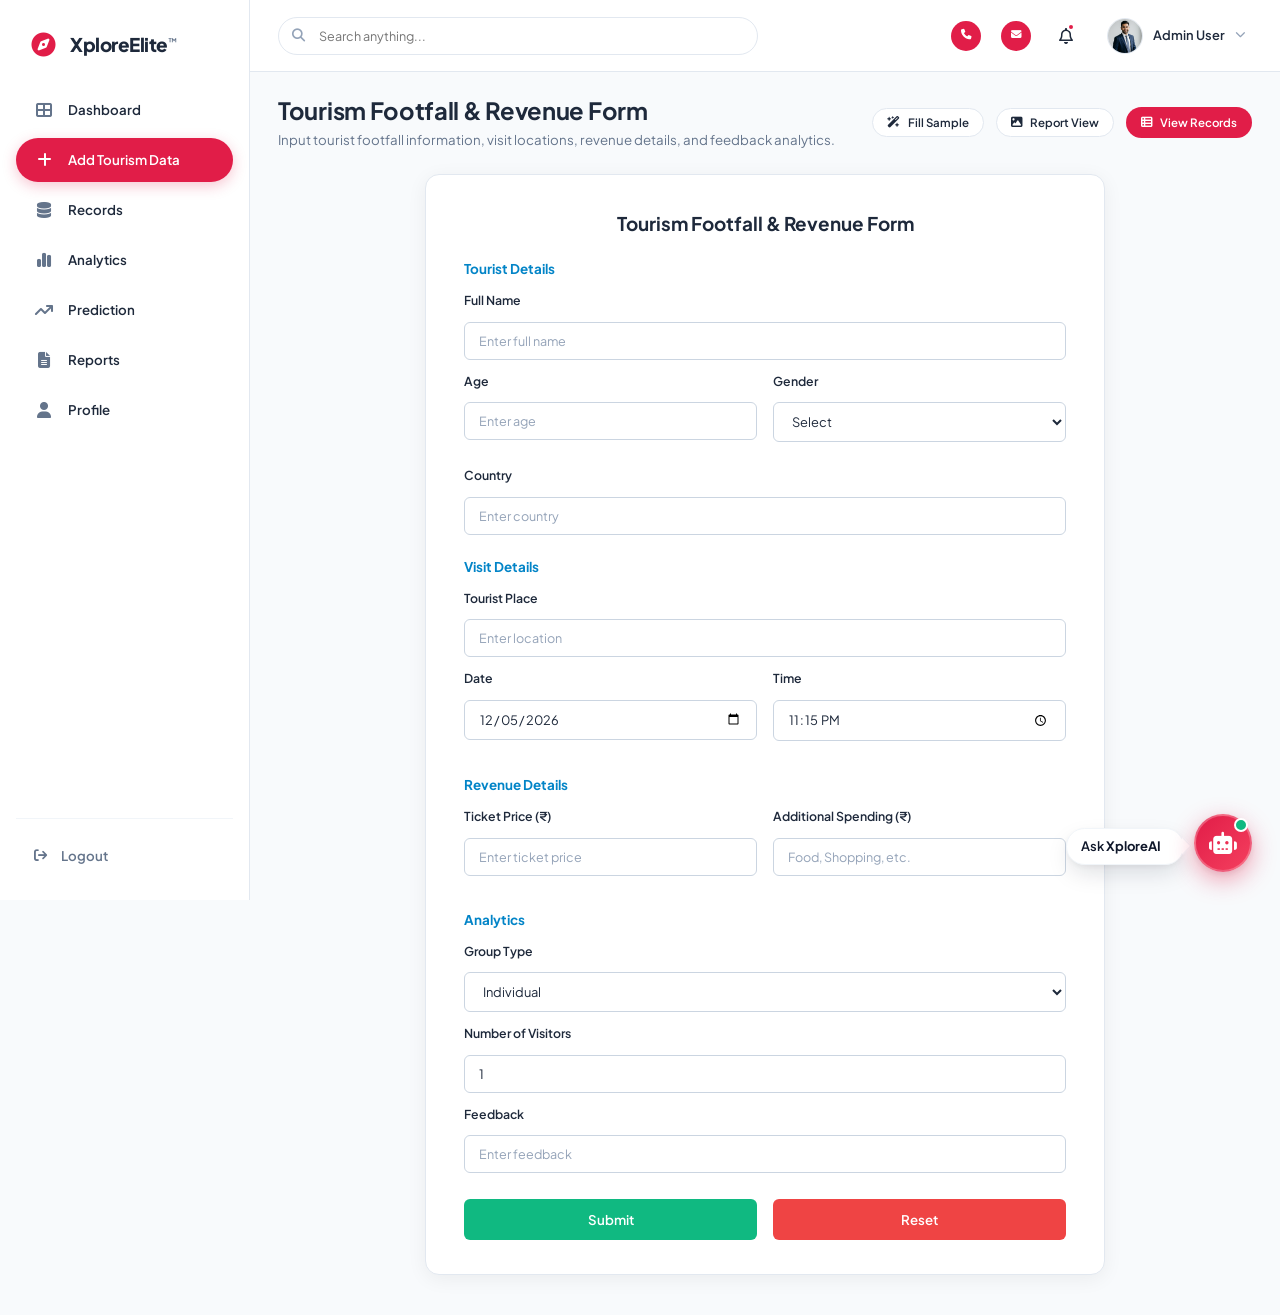
==== commit cb27e155: "FINAL AFTER FRONTEND CHANGES" ====
--- a/templates/add-data.html
+++ b/templates/add-data.html
@@ -1,10 +1,11 @@
 <!DOCTYPE html>
 <html lang="en">
 <head>
+  <link rel="icon" type="image/x-icon" href="../static/images/favicon.ico">
   <meta charset="UTF-8">
   <meta name="viewport" content="width=device-width, initial-scale=1.0">
-  <title>Add Tourism Data | XploreElite - Tourism Analytics Platform</title>
-  <meta name="description" content="Enter monthly tourism footfall and revenue records for corporate analytics and reporting.">
+  <title>Tourism Footfall & Revenue Form | XploreElite</title>
+  <meta name="description" content="Tourism Footfall and Revenue input form for tourist records, visit analytics, and revenue management.">
   
   <!-- Font Awesome Icons -->
   <link rel="stylesheet" href="https://cdnjs.cloudflare.com/ajax/libs/font-awesome/6.4.0/css/all.min.css">
@@ -119,188 +120,163 @@
         <!-- Page Header -->
         <div class="page-header">
           <div class="page-title-group">
-            <h1>Add Tourism Data</h1>
-            <p>Enter monthly tourism footfall and revenue information.</p>
+            <h1>Tourism Footfall & Revenue Form</h1>
+            <p>Input tourist footfall information, visit locations, revenue details, and feedback analytics.</p>
           </div>
 
           <div class="page-actions">
-            <a href="records.html" class="btn btn-secondary btn-sm">
-              <i class="fa-solid fa-arrow-left"></i>
-              <span>Back to Records</span>
+            <button type="button" class="btn btn-secondary btn-sm" id="fillDemoBtn" title="Fill Sample Record">
+              <i class="fa-solid fa-wand-magic-sparkles"></i>
+              <span>Fill Sample</span>
+            </button>
+            <button type="button" class="btn btn-secondary btn-sm" id="toggleCanvasBtn" title="Toggle Report Canvas Style">
+              <i class="fa-solid fa-image"></i>
+              <span>Report View</span>
+            </button>
+            <a href="records.html" class="btn btn-primary btn-sm">
+              <i class="fa-solid fa-table-list"></i>
+              <span>View Records</span>
             </a>
           </div>
         </div>
 
-        <div class="form-layout-grid">
-          <!-- Main Form Card -->
-          <div class="card form-card">
-            <div class="card-header" style="border-bottom: 1px solid var(--border-subtle); padding-bottom: 16px; margin-bottom: 24px;">
-              <div>
-                <div class="card-title">
-                  <i class="fa-solid fa-pen-nib" style="color: var(--primary);"></i>
-                  <span>Monthly Data Entry Form</span>
+        <!-- Form Wrapper Container -->
+        <div class="fig-form-wrapper" id="formWrapperContainer">
+          <!-- Card matching Fig. 2 Input Design -->
+          <div class="fig-form-card" id="figFormCard">
+            <!-- Form Title -->
+            <h2 class="fig-form-title">Tourism Footfall & Revenue Form</h2>
+
+            <form id="touristInputForm" novalidate autocomplete="off">
+              <!-- SECTION 1: Tourist Details -->
+              <div class="fig-section-title">
+                <span>Tourist Details</span>
+              </div>
+
+              <!-- Full Name -->
+              <div class="form-group">
+                <label for="fullName" class="form-label">Full Name</label>
+                <input type="text" id="fullName" class="form-control" placeholder="Enter full name" required>
+                <div class="invalid-feedback" id="fullNameError">Please enter the tourist's full name.</div>
+              </div>
+
+              <!-- Age & Gender (2 columns) -->
+              <div class="form-grid-2">
+                <div class="form-group">
+                  <label for="age" class="form-label">Age</label>
+                  <input type="number" id="age" class="form-control" placeholder="Enter age" min="1" max="120" required>
+                  <div class="invalid-feedback" id="ageError">Please enter a valid age.</div>
                 </div>
-                <div class="card-subtitle">All entries are audited and integrated into quarterly analytics.</div>
-              </div>
-            </div>
-
-            <form id="addDataForm" novalidate>
-              <!-- Row 1: Month & Year -->
-              <div class="form-row">
+
                 <div class="form-group">
-                  <label for="monthSelect" class="form-label">Month <span class="required">*</span></label>
-                  <div class="input-with-icon">
-                    <i class="fa-regular fa-calendar"></i>
-                    <select id="monthSelect" class="form-select" required>
-                      <option value="">Select Month</option>
-                      <option value="January">January</option>
-                      <option value="February">February</option>
-                      <option value="March">March</option>
-                      <option value="April">April</option>
-                      <option value="May">May</option>
-                      <option value="June">June</option>
-                      <option value="July">July</option>
-                      <option value="August">August</option>
-                      <option value="September">September</option>
-                      <option value="October">October</option>
-                      <option value="November">November</option>
-                      <option value="December">December</option>
-                    </select>
-                  </div>
-                  <div class="invalid-feedback" id="monthError">Please select a valid month.</div>
+                  <label for="gender" class="form-label">Gender</label>
+                  <select id="gender" class="form-select" required>
+                    <option value="">Select</option>
+                    <option value="Male">Male</option>
+                    <option value="Female">Female</option>
+                    <option value="Other">Other</option>
+                  </select>
+                  <div class="invalid-feedback" id="genderError">Please select gender.</div>
                 </div>
-
+              </div>
+
+              <!-- Country -->
+              <div class="form-group">
+                <label for="country" class="form-label">Country</label>
+                <input type="text" id="country" class="form-control" placeholder="Enter country" required>
+                <div class="invalid-feedback" id="countryError">Please enter tourist country.</div>
+              </div>
+
+              <!-- SECTION 2: Visit Details -->
+              <div class="fig-section-title">
+                <span>Visit Details</span>
+              </div>
+
+              <!-- Tourist Place -->
+              <div class="form-group">
+                <label for="touristPlace" class="form-label">Tourist Place</label>
+                <input type="text" id="touristPlace" class="form-control" placeholder="Enter location" required>
+                <div class="invalid-feedback" id="touristPlaceError">Please enter tourist destination/place.</div>
+              </div>
+
+              <!-- Date & Time (2 columns) -->
+              <div class="form-grid-2">
                 <div class="form-group">
-                  <label for="yearSelect" class="form-label">Year <span class="required">*</span></label>
-                  <div class="input-with-icon">
-                    <i class="fa-regular fa-calendar-days"></i>
-                    <select id="yearSelect" class="form-select" required>
-                      <option value="">Select Year</option>
-                      <option value="2026">2026</option>
-                      <option value="2025" selected>2025</option>
-                      <option value="2024">2024</option>
-                      <option value="2023">2023</option>
-                    </select>
-                  </div>
-                  <div class="invalid-feedback" id="yearError">Please select a valid year.</div>
+                  <label for="visitDate" class="form-label">Date</label>
+                  <input type="date" id="visitDate" class="form-control" required>
+                  <div class="invalid-feedback" id="visitDateError">Please select visit date.</div>
                 </div>
-              </div>
-
-              <!-- Row 2: Visitors & Revenue -->
-              <div class="form-row">
+
                 <div class="form-group">
-                  <label for="visitorsInput" class="form-label">Number of Visitors <span class="required">*</span></label>
-                  <div class="input-with-icon">
-                    <i class="fa-solid fa-users"></i>
-                    <input type="number" id="visitorsInput" class="form-control" placeholder="e.g. 4500" min="1" step="1" required>
-                  </div>
-                  <div class="form-helper">Total certified head-count/registered tourist arrivals.</div>
-                  <div class="invalid-feedback" id="visitorsError">Visitors must be a positive number greater than 0.</div>
+                  <label for="visitTime" class="form-label">Time</label>
+                  <input type="time" id="visitTime" class="form-control" required>
+                  <div class="invalid-feedback" id="visitTimeError">Please select visit time.</div>
                 </div>
-
+              </div>
+
+              <!-- SECTION 3: Revenue Details -->
+              <div class="fig-section-title">
+                <span>Revenue Details</span>
+              </div>
+
+              <!-- Ticket Price & Additional Spending (2 columns) -->
+              <div class="form-grid-2">
                 <div class="form-group">
-                  <label for="revenueInput" class="form-label">Revenue (₹ INR) <span class="required">*</span></label>
-                  <div class="input-with-icon">
-                    <i class="fa-solid fa-indian-rupee-sign"></i>
-                    <input type="number" id="revenueInput" class="form-control" placeholder="e.g. 750000" min="1" step="any" required>
-                  </div>
-                  <div class="form-helper">Total gross tourism, ticketing and hospitality revenue.</div>
-                  <div class="invalid-feedback" id="revenueError">Revenue must be a positive amount greater than 0.</div>
+                  <label for="ticketPrice" class="form-label">Ticket Price (₹)</label>
+                  <input type="number" id="ticketPrice" class="form-control" placeholder="Enter ticket price" min="0" step="any" required>
+                  <div class="invalid-feedback" id="ticketPriceError">Please enter ticket price (₹).</div>
                 </div>
-              </div>
-
-              <!-- Row 3: Category & Seasonal Tag -->
-              <div class="form-row">
+
                 <div class="form-group">
-                  <label for="categorySelect" class="form-label">Tourism Category</label>
-                  <div class="input-with-icon">
-                    <i class="fa-solid fa-tags"></i>
-                    <select id="categorySelect" class="form-select">
-                      <option value="Beach Tourism">Beach Tourism</option>
-                      <option value="Hill Stations" selected>Hill Stations</option>
-                      <option value="Cultural & Heritage">Cultural & Heritage</option>
-                      <option value="Adventure">Adventure</option>
-                      <option value="Wildlife & Nature">Wildlife & Nature</option>
-                      <option value="Others">Others</option>
-                    </select>
-                  </div>
-                  <div class="form-helper">Categorization for revenue distribution insights.</div>
+                  <label for="additionalSpending" class="form-label">Additional Spending (₹)</label>
+                  <input type="number" id="additionalSpending" class="form-control" placeholder="Food, Shopping, etc." min="0" step="any">
                 </div>
-
-                <div class="form-group">
-                  <label for="seasonalTag" class="form-label">Seasonal Indicator (Optional)</label>
-                  <div class="input-with-icon">
-                    <i class="fa-solid fa-cloud-sun"></i>
-                    <select id="seasonalTag" class="form-select">
-                      <option value="Normal">Normal Season</option>
-                      <option value="Peak">Peak Tourism Rush</option>
-                      <option value="Off-Season">Monsoon / Off-Season</option>
-                      <option value="Festival">Festival & Holiday Surge</option>
-                    </select>
-                  </div>
-                  <div class="form-helper">Used to normalize forecasting models.</div>
-                </div>
-              </div>
-
-              <!-- Buttons -->
-              <div class="form-actions-group">
-                <button type="button" class="btn btn-secondary" onclick="window.location.href='dashboard.html'">Cancel</button>
-                <button type="submit" class="btn btn-primary" id="saveDataBtn">
-                  <i class="fa-solid fa-floppy-disk"></i>
-                  <span>Save Data</span>
+              </div>
+              <!-- SECTION 4: Analytics -->
+              <div class="fig-section-title">
+                <span>Analytics</span>
+              </div>
+
+              <!-- Group Type -->
+              <div class="form-group">
+                <label for="groupType" class="form-label">Group Type</label>
+                <select id="groupType" class="form-select">
+                  <option value="Individual" selected>Individual</option>
+                  <option value="Family">Family</option>
+                  <option value="Friends">Friends</option>
+                  <option value="Group">Group</option>
+                  <option value="Corporate">Corporate</option>
+                </select>
+              </div>
+
+              <!-- Number of Visitors -->
+              <div class="form-group">
+                <label for="numberOfVisitors" class="form-label">Number of Visitors</label>
+                <input type="number" id="numberOfVisitors" class="form-control" placeholder="Enter number of visitors" min="1" value="1" required>
+                <div class="invalid-feedback" id="visitorsError">Please enter number of visitors (minimum 1).</div>
+              </div>
+
+              <!-- Feedback -->
+              <div class="form-group">
+                <label for="feedback" class="form-label">Feedback</label>
+                <input type="text" id="feedback" class="form-control" placeholder="Enter feedback">
+              </div>
+
+              <!-- Buttons: Submit (Green) & Reset (Red) -->
+              <div class="fig-btn-group">
+                <button type="submit" class="btn-submit-green" id="submitFormBtn">
+                  <span>Submit</span>
+                </button>
+                <button type="reset" class="btn-reset-red" id="resetFormBtn">
+                  <span>Reset</span>
                 </button>
               </div>
             </form>
           </div>
 
-          <!-- Guidelines & Info Column -->
-          <div class="guidelines-card">
-            <div class="card-header" style="margin-bottom: 20px;">
-              <div class="card-title" style="font-size: 1rem;">
-                <i class="fa-solid fa-circle-info" style="color: var(--primary);"></i>
-                <span>Data Entry Guidelines</span>
-              </div>
-            </div>
-
-            <div class="guideline-item">
-              <div class="guideline-icon">
-                <i class="fa-solid fa-calculator"></i>
-              </div>
-              <div>
-                <div class="guideline-title">Certified Footfall Figures</div>
-                <div class="guideline-desc">Footfall must aggregate registered checkpoint arrivals, toll counters, and accommodation stays.</div>
-              </div>
-            </div>
-
-            <div class="guideline-item">
-              <div class="guideline-icon">
-                <i class="fa-solid fa-indian-rupee-sign"></i>
-              </div>
-              <div>
-                <div class="guideline-title">Gross Revenue Figures</div>
-                <div class="guideline-desc">Input verified amounts in Indian Rupees (₹). This feeds directly into the predictive financial trend engines.</div>
-              </div>
-            </div>
-
-            <div class="guideline-item">
-              <div class="guideline-icon">
-                <i class="fa-solid fa-layer-group"></i>
-              </div>
-              <div>
-                <div class="guideline-title">Category Assignment</div>
-                <div class="guideline-desc">Accurate classification ensures accurate donut chart breakdown and sector investment recommendations.</div>
-              </div>
-            </div>
-
-            <div class="guideline-item">
-              <div class="guideline-icon">
-                <i class="fa-solid fa-shield-check"></i>
-              </div>
-              <div>
-                <div class="guideline-title">Audit Trail & Integrity</div>
-                <div class="guideline-desc">All entries are tagged with your administrator ID and creation timestamp for regulatory compliance.</div>
-              </div>
-            </div>
+          <!-- Optional Report Caption (visible in Report View mode) -->
+          <div class="fig-caption" id="figCaption" style="display: none;">
+            Fig. 2. Input design
           </div>
         </div>
       </main>
@@ -311,84 +287,225 @@
   <script src="../static/js/data.js"></script>
   <script>
     document.addEventListener('DOMContentLoaded', () => {
-      const form = document.getElementById('addDataForm');
-      const monthSelect = document.getElementById('monthSelect');
-      const yearSelect = document.getElementById('yearSelect');
-      const visitorsInput = document.getElementById('visitorsInput');
-      const revenueInput = document.getElementById('revenueInput');
-      const categorySelect = document.getElementById('categorySelect');
-
+      const form = document.getElementById('touristInputForm');
+      const fullNameInput = document.getElementById('fullName');
+      const ageInput = document.getElementById('age');
+      const genderSelect = document.getElementById('gender');
+      const countryInput = document.getElementById('country');
+      const touristPlaceInput = document.getElementById('touristPlace');
+      const visitDateInput = document.getElementById('visitDate');
+      const visitTimeInput = document.getElementById('visitTime');
+      const ticketPriceInput = document.getElementById('ticketPrice');
+      const additionalSpendingInput = document.getElementById('additionalSpending');
+      const groupTypeSelect = document.getElementById('groupType');
+      const numberOfVisitorsInput = document.getElementById('numberOfVisitors');
+      const feedbackInput = document.getElementById('feedback');
+      const submitBtn = document.getElementById('submitFormBtn');
+      const resetBtn = document.getElementById('resetFormBtn');
+      const fillDemoBtn = document.getElementById('fillDemoBtn');
+      const toggleCanvasBtn = document.getElementById('toggleCanvasBtn');
+      const wrapperContainer = document.getElementById('formWrapperContainer');
+      const figCaption = document.getElementById('figCaption');
+
+      // Set default Date to today and default Time to current time
+      const initDateTimeDefaults = () => {
+        const now = new Date();
+        const yyyy = now.getFullYear();
+        const mm = String(now.getMonth() + 1).padStart(2, '0');
+        const dd = String(now.getDate()).padStart(2, '0');
+        if (!visitDateInput.value) {
+          visitDateInput.value = `${yyyy}-${mm}-${dd}`;
+        }
+        const hours = String(now.getHours()).padStart(2, '0');
+        const minutes = String(now.getMinutes()).padStart(2, '0');
+        if (!visitTimeInput.value) {
+          visitTimeInput.value = `${hours}:${minutes}`;
+        }
+      };
+      initDateTimeDefaults();
+
+      // Reset button handler
+      resetBtn.addEventListener('click', (e) => {
+        // Allow standard reset, then restore clean state
+        setTimeout(() => {
+          form.querySelectorAll('.is-invalid').forEach(el => el.classList.remove('is-invalid'));
+          initDateTimeDefaults();
+          groupTypeSelect.value = 'Individual';
+          numberOfVisitorsInput.value = '1';
+          showToast('Form fields cleared.', 'info');
+        }, 50);
+      });
+
+      // Fill Demo Sample Data handler
+      fillDemoBtn.addEventListener('click', () => {
+        fullNameInput.value = 'Kanishka Sharma';
+        ageInput.value = '26';
+        genderSelect.value = 'Female';
+        countryInput.value = 'India';
+        touristPlaceInput.value = 'Manali Solang Valley';
+        visitDateInput.value = new Date().toISOString().split('T')[0];
+        visitTimeInput.value = '10:30';
+        ticketPriceInput.value = '500';
+        additionalSpendingInput.value = '1450';
+        groupTypeSelect.value = 'Friends';
+        numberOfVisitorsInput.value = '3';
+        feedbackInput.value = 'Breathtaking snowfall and pristine views!';
+
+        form.querySelectorAll('.is-invalid').forEach(el => el.classList.remove('is-invalid'));
+        showToast('Sample tourist details loaded.', 'success');
+      });
+
+      // Toggle Report Canvas Mode (Matches Fig. 2 background)
+      let canvasMode = false;
+      toggleCanvasBtn.addEventListener('click', () => {
+        canvasMode = !canvasMode;
+        if (canvasMode) {
+          wrapperContainer.classList.add('report-canvas-wrapper');
+          figCaption.style.display = 'block';
+          toggleCanvasBtn.innerHTML = '<i class="fa-solid fa-compress"></i> <span>Normal View</span>';
+          showToast('Switched to Report Canvas view (Fig. 2 representation).', 'info');
+        } else {
+          wrapperContainer.classList.remove('report-canvas-wrapper');
+          figCaption.style.display = 'none';
+          toggleCanvasBtn.innerHTML = '<i class="fa-solid fa-image"></i> <span>Report View</span>';
+        }
+      });
+
+      // Form Submission
       form.addEventListener('submit', async (e) => {
         e.preventDefault();
         let isValid = true;
 
         // Reset inline validation classes
-        [monthSelect, yearSelect, visitorsInput, revenueInput].forEach(el => {
-          el.classList.remove('is-invalid');
-        });
-
-        // Validation: Month
-        if (!monthSelect.value) {
-          monthSelect.classList.add('is-invalid');
-          isValid = false;
-        }
-
-        // Validation: Year
-        if (!yearSelect.value) {
-          yearSelect.classList.add('is-invalid');
-          isValid = false;
-        }
-
-        // Validation: Visitors
-        const visitorsVal = parseInt(visitorsInput.value, 10);
-        if (isNaN(visitorsVal) || visitorsVal <= 0) {
-          visitorsInput.classList.add('is-invalid');
-          isValid = false;
-        }
-
-        // Validation: Revenue
-        const revenueVal = parseFloat(revenueInput.value);
-        if (isNaN(revenueVal) || revenueVal <= 0) {
-          revenueInput.classList.add('is-invalid');
-          isValid = false;
-        }
-
-        if (!isValid) return;
-
-        const saveBtn = document.getElementById('saveDataBtn');
-        saveBtn.disabled = true;
-        saveBtn.innerHTML = '<i class="fa-solid fa-spinner fa-spin"></i> Saving...';
+        form.querySelectorAll('.is-invalid').forEach(el => el.classList.remove('is-invalid'));
+
+        // Validate Full Name
+        if (!fullNameInput.value.trim()) {
+          fullNameInput.classList.add('is-invalid');
+          isValid = false;
+        }
+
+        // Validate Age
+        const ageVal = parseInt(ageInput.value, 10);
+        if (isNaN(ageVal) || ageVal <= 0 || ageVal > 120) {
+          ageInput.classList.add('is-invalid');
+          isValid = false;
+        }
+
+        // Validate Gender
+        if (!genderSelect.value) {
+          genderSelect.classList.add('is-invalid');
+          isValid = false;
+        }
+
+        // Validate Country
+        if (!countryInput.value.trim()) {
+          countryInput.classList.add('is-invalid');
+          isValid = false;
+        }
+
+        // Validate Tourist Place
+        if (!touristPlaceInput.value.trim()) {
+          touristPlaceInput.classList.add('is-invalid');
+          isValid = false;
+        }
+
+        // Validate Visit Date
+        if (!visitDateInput.value) {
+          visitDateInput.classList.add('is-invalid');
+          isValid = false;
+        }
+
+        // Validate Visit Time
+        if (!visitTimeInput.value) {
+          visitTimeInput.classList.add('is-invalid');
+          isValid = false;
+        }
+
+        // Validate Ticket Price
+        const ticketPriceVal = parseFloat(ticketPriceInput.value);
+        if (isNaN(ticketPriceVal) || ticketPriceVal < 0) {
+          ticketPriceInput.classList.add('is-invalid');
+          isValid = false;
+        }
+
+        // Additional Spending (defaults to 0 if empty)
+        const addSpendVal = parseFloat(additionalSpendingInput.value) || 0;
+
+        // Validate Number of Visitors
+        const visitorsVal = parseInt(numberOfVisitorsInput.value, 10);
+        if (isNaN(visitorsVal) || visitorsVal < 1) {
+          numberOfVisitorsInput.classList.add('is-invalid');
+          isValid = false;
+        }
+
+        if (!isValid) {
+          showToast('Please fill all required fields properly.', 'danger');
+          return;
+        }
+
+        // Calculate total revenue
+        const calculatedTotalRevenue = (ticketPriceVal * visitorsVal) + addSpendVal;
+
+        // Construct tourist entry payload
+        const entryPayload = {
+          fullName: fullNameInput.value.trim(),
+          age: ageVal,
+          gender: genderSelect.value,
+          country: countryInput.value.trim(),
+          touristPlace: touristPlaceInput.value.trim(),
+          location: touristPlaceInput.value.trim(),
+          visitDate: visitDateInput.value,
+          date: visitDateInput.value,
+          visitTime: visitTimeInput.value,
+          time: visitTimeInput.value,
+          ticketPrice: ticketPriceVal,
+          additionalSpending: addSpendVal,
+          groupType: groupTypeSelect.value,
+          numberOfVisitors: visitorsVal,
+          visitorCount: visitorsVal,
+          visitors: visitorsVal,
+          feedback: feedbackInput.value.trim(),
+          revenue: calculatedTotalRevenue,
+          totalRevenue: calculatedTotalRevenue
+        };
+
+        // UI Saving State
+        submitBtn.disabled = true;
+        submitBtn.innerHTML = '<i class="fa-solid fa-spinner fa-spin"></i> <span>Submitting...</span>';
 
         try {
-          const payload = {
-            month: monthSelect.value,
-            year: yearSelect.value,
-            visitors: visitorsVal,
-            revenue: revenueVal,
-            category: categorySelect.value
-          };
-
-          await TourismAPI.createRecord(payload);
-          showToast('Tourism data added successfully.', 'success');
-
-          // Reset form
+          if (typeof TourismAPI !== 'undefined' && TourismAPI.saveTouristEntry) {
+            await TourismAPI.saveTouristEntry(entryPayload);
+          } else {
+            // LocalStorage fallback
+            const entries = JSON.parse(localStorage.getItem('tourist_entries') || '[]');
+            entries.unshift({ id: Date.now(), ...entryPayload });
+            localStorage.setItem('tourist_entries', JSON.stringify(entries));
+          }
+
+          showToast('Tourist footfall and revenue data submitted successfully!', 'success');
+
+          // Reset form to defaults
           form.reset();
-          monthSelect.value = '';
-          yearSelect.value = '2025';
-          categorySelect.value = 'Hill Stations';
-
-          saveBtn.disabled = false;
-          saveBtn.innerHTML = '<i class="fa-solid fa-floppy-disk"></i> <span>Save Data</span>';
-
-          // Optionally redirect to records after a short delay
+          initDateTimeDefaults();
+          groupTypeSelect.value = 'Individual';
+          numberOfVisitorsInput.value = '1';
+
+          submitBtn.disabled = false;
+          submitBtn.innerHTML = '<span>Submit</span>';
+
+          // Optional delayed redirect or alert
           setTimeout(() => {
-            window.location.href = 'records.html';
-          }, 1200);
+            if (confirm('Entry submitted! Would you like to view the updated Tourism Records table now?')) {
+              window.location.href = 'records.html';
+            }
+          }, 600);
 
         } catch (error) {
-          saveBtn.disabled = false;
-          saveBtn.innerHTML = '<i class="fa-solid fa-floppy-disk"></i> <span>Save Data</span>';
-          showToast('Failed to save tourism data: ' + error.message, 'danger');
+          submitBtn.disabled = false;
+          submitBtn.innerHTML = '<span>Submit</span>';
+          showToast('Submission error: ' + error.message, 'danger');
         }
       });
     });
--- a/static/css/forms.css
+++ b/static/css/forms.css
@@ -1,5 +1,5 @@
 /* ==========================================================================
-   Forms & Data Entry Styles - XploreElite
+   Forms & Data Entry Styles - XploreElite & Fig. 2 Input Design
    ========================================================================== */
 
 .form-layout-grid {
@@ -90,6 +90,178 @@
   margin-top: 2px;
 }
 
+/* ==========================================================================
+   Fig. 2 Input Design - Tourism Footfall & Revenue Form
+   ========================================================================== */
+.fig-form-wrapper {
+  display: flex;
+  flex-direction: column;
+  align-items: center;
+  justify-content: center;
+  width: 100%;
+}
+
+.fig-form-card {
+  background: #ffffff;
+  border-radius: 14px;
+  border: 1px solid #e2e8f0;
+  box-shadow: 0 4px 20px rgba(0, 0, 0, 0.06);
+  padding: 34px 38px;
+  width: 100%;
+  max-width: 680px;
+  margin: 0 auto;
+}
+
+.fig-form-title {
+  text-align: center;
+  font-size: 1.35rem;
+  font-weight: 700;
+  color: #1e293b;
+  margin-top: 0;
+  margin-bottom: 22px;
+}
+
+.fig-section-title {
+  color: #0284c7; /* Clean cyan / teal matching Fig. 2 */
+  font-size: 0.96rem;
+  font-weight: 700;
+  margin-top: 22px;
+  margin-bottom: 12px;
+  display: flex;
+  align-items: center;
+  gap: 8px;
+}
+
+.fig-section-title i {
+  font-size: 0.88rem;
+  color: #0284c7;
+}
+
+.form-grid-2 {
+  display: grid;
+  grid-template-columns: 1fr 1fr;
+  gap: 16px;
+  margin-bottom: 12px;
+}
+
+.fig-form-card .form-group {
+  margin-bottom: 12px;
+  display: flex;
+  flex-direction: column;
+}
+
+.fig-form-card .form-label {
+  font-size: 0.88rem;
+  font-weight: 600;
+  color: #1e293b;
+  margin-bottom: 6px;
+  display: block;
+}
+
+.fig-form-card .form-control,
+.fig-form-card .form-select {
+  border: 1px solid #cbd5e1;
+  border-radius: 6px;
+  padding: 10px 14px;
+  font-size: 0.92rem;
+  color: #1e293b;
+  background-color: #ffffff;
+  width: 100%;
+  box-sizing: border-box;
+  font-family: inherit;
+  transition: border-color 0.15s ease, box-shadow 0.15s ease;
+}
+
+.fig-form-card .form-control:focus,
+.fig-form-card .form-select:focus {
+  border-color: #0284c7;
+  outline: none;
+  box-shadow: 0 0 0 3px rgba(2, 132, 199, 0.15);
+}
+
+.fig-form-card .form-control::placeholder {
+  color: #94a3b8;
+  font-size: 0.9rem;
+}
+
+.fig-btn-group {
+  display: flex;
+  gap: 16px;
+  margin-top: 26px;
+}
+
+.btn-submit-green {
+  flex: 1;
+  background-color: #10b981;
+  color: #ffffff;
+  border: none;
+  border-radius: 6px;
+  padding: 12px 24px;
+  font-size: 0.95rem;
+  font-weight: 600;
+  cursor: pointer;
+  display: inline-flex;
+  align-items: center;
+  justify-content: center;
+  gap: 8px;
+  transition: background-color 0.2s ease, transform 0.1s ease;
+}
+
+.btn-submit-green:hover {
+  background-color: #059669;
+}
+
+.btn-submit-green:active {
+  transform: scale(0.99);
+}
+
+.btn-reset-red {
+  flex: 1;
+  background-color: #ef4444;
+  color: #ffffff;
+  border: none;
+  border-radius: 6px;
+  padding: 12px 24px;
+  font-size: 0.95rem;
+  font-weight: 600;
+  cursor: pointer;
+  display: inline-flex;
+  align-items: center;
+  justify-content: center;
+  gap: 8px;
+  transition: background-color 0.2s ease, transform 0.1s ease;
+}
+
+.btn-reset-red:hover {
+  background-color: #dc2626;
+}
+
+.btn-reset-red:active {
+  transform: scale(0.99);
+}
+
+/* Report Canvas Backdrop (Fig. 2 representation) */
+.report-canvas-wrapper {
+  padding: 40px 24px;
+  background: linear-gradient(135deg, #a7f3d0 0%, #e0f2fe 50%, #bae6fd 100%);
+  border-radius: 16px;
+  margin: 16px 0 24px 0;
+  display: flex;
+  flex-direction: column;
+  align-items: center;
+  box-shadow: inset 0 2px 8px rgba(0, 0, 0, 0.04);
+  width: 100%;
+  box-sizing: border-box;
+}
+
+.fig-caption {
+  margin-top: 20px;
+  font-size: 0.95rem;
+  font-weight: 600;
+  color: #334155;
+  text-align: center;
+}
+
 /* --------------------------------------------------------------------------
    Responsive Breakpoints - Forms & Data Entry
    -------------------------------------------------------------------------- */
@@ -99,62 +271,41 @@
     gap: 20px;
   }
 
-  .form-card {
+  .form-card,
+  .fig-form-card {
     padding: 24px;
   }
 }
 
 @media (max-width: 768px) {
-  .form-row {
+  .form-row,
+  .form-grid-2 {
     grid-template-columns: 1fr;
-    gap: 14px;
-  }
-
-  .form-card {
-    padding: 18px 16px;
-    border-radius: var(--card-radius-sm);
-  }
-
-  .guidelines-card {
-    padding: 18px 16px;
-    border-radius: var(--card-radius-sm);
-  }
-
-  .form-actions-group {
-    flex-direction: column-reverse;
-    width: 100%;
+    gap: 12px;
+  }
+
+  .fig-form-card {
+    padding: 20px 16px;
+  }
+
+  .report-canvas-wrapper {
+    padding: 20px 12px;
+  }
+
+  .fig-btn-group {
+    flex-direction: column;
     gap: 10px;
-    margin-top: 24px;
-    padding-top: 18px;
-  }
-
-  .form-actions-group .btn {
+  }
+
+  .btn-submit-green,
+  .btn-reset-red {
     width: 100%;
     min-height: 44px;
-    display: inline-flex;
-    align-items: center;
-    justify-content: center;
-  }
-
-  .input-with-icon .form-control,
-  .input-with-icon .form-select {
-    font-size: 16px;
-    height: 44px;
   }
 }
 
 @media (max-width: 480px) {
-  .form-card {
-    padding: 14px 12px;
-  }
-
-  .guidelines-card {
-    padding: 14px 12px;
-  }
-}
-
-@media (max-width: 375px) {
-  .form-card {
-    padding: 12px 10px;
-  }
-}
+  .fig-form-card {
+    padding: 16px 12px;
+  }
+}
